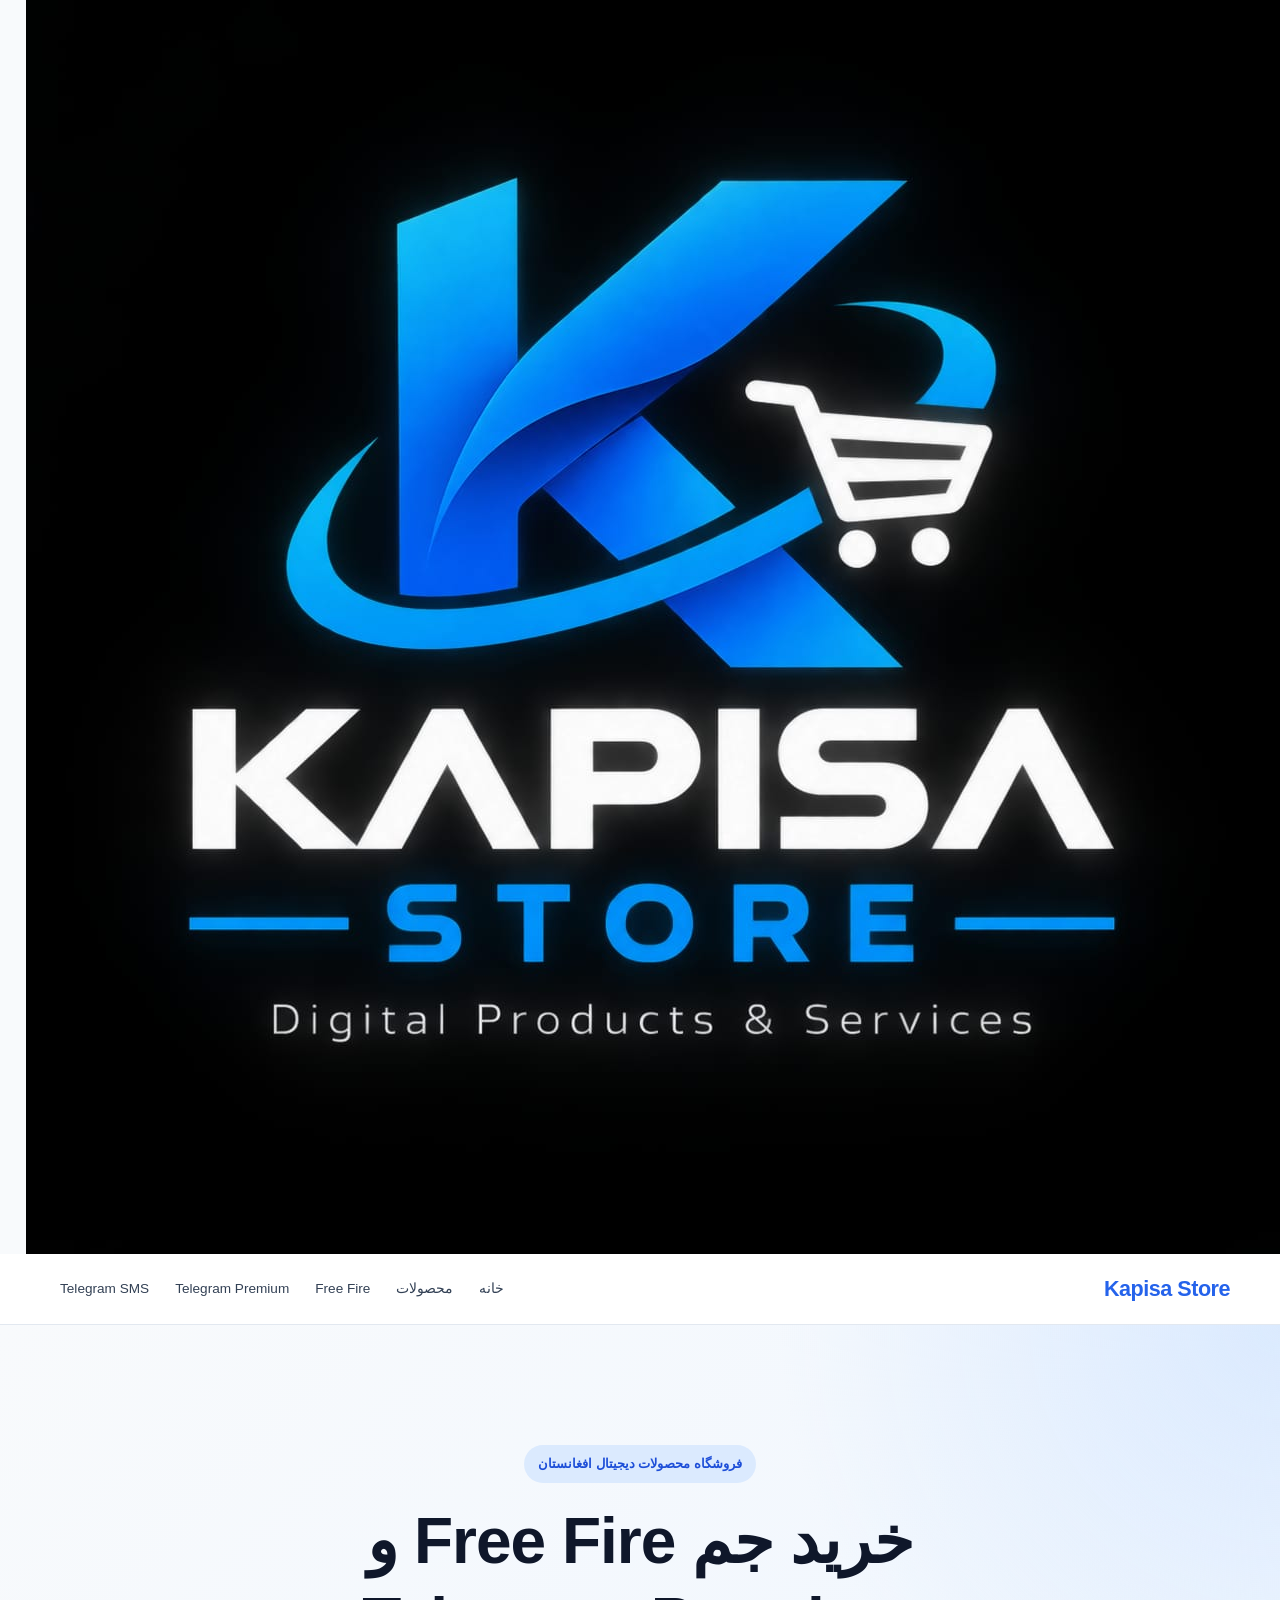
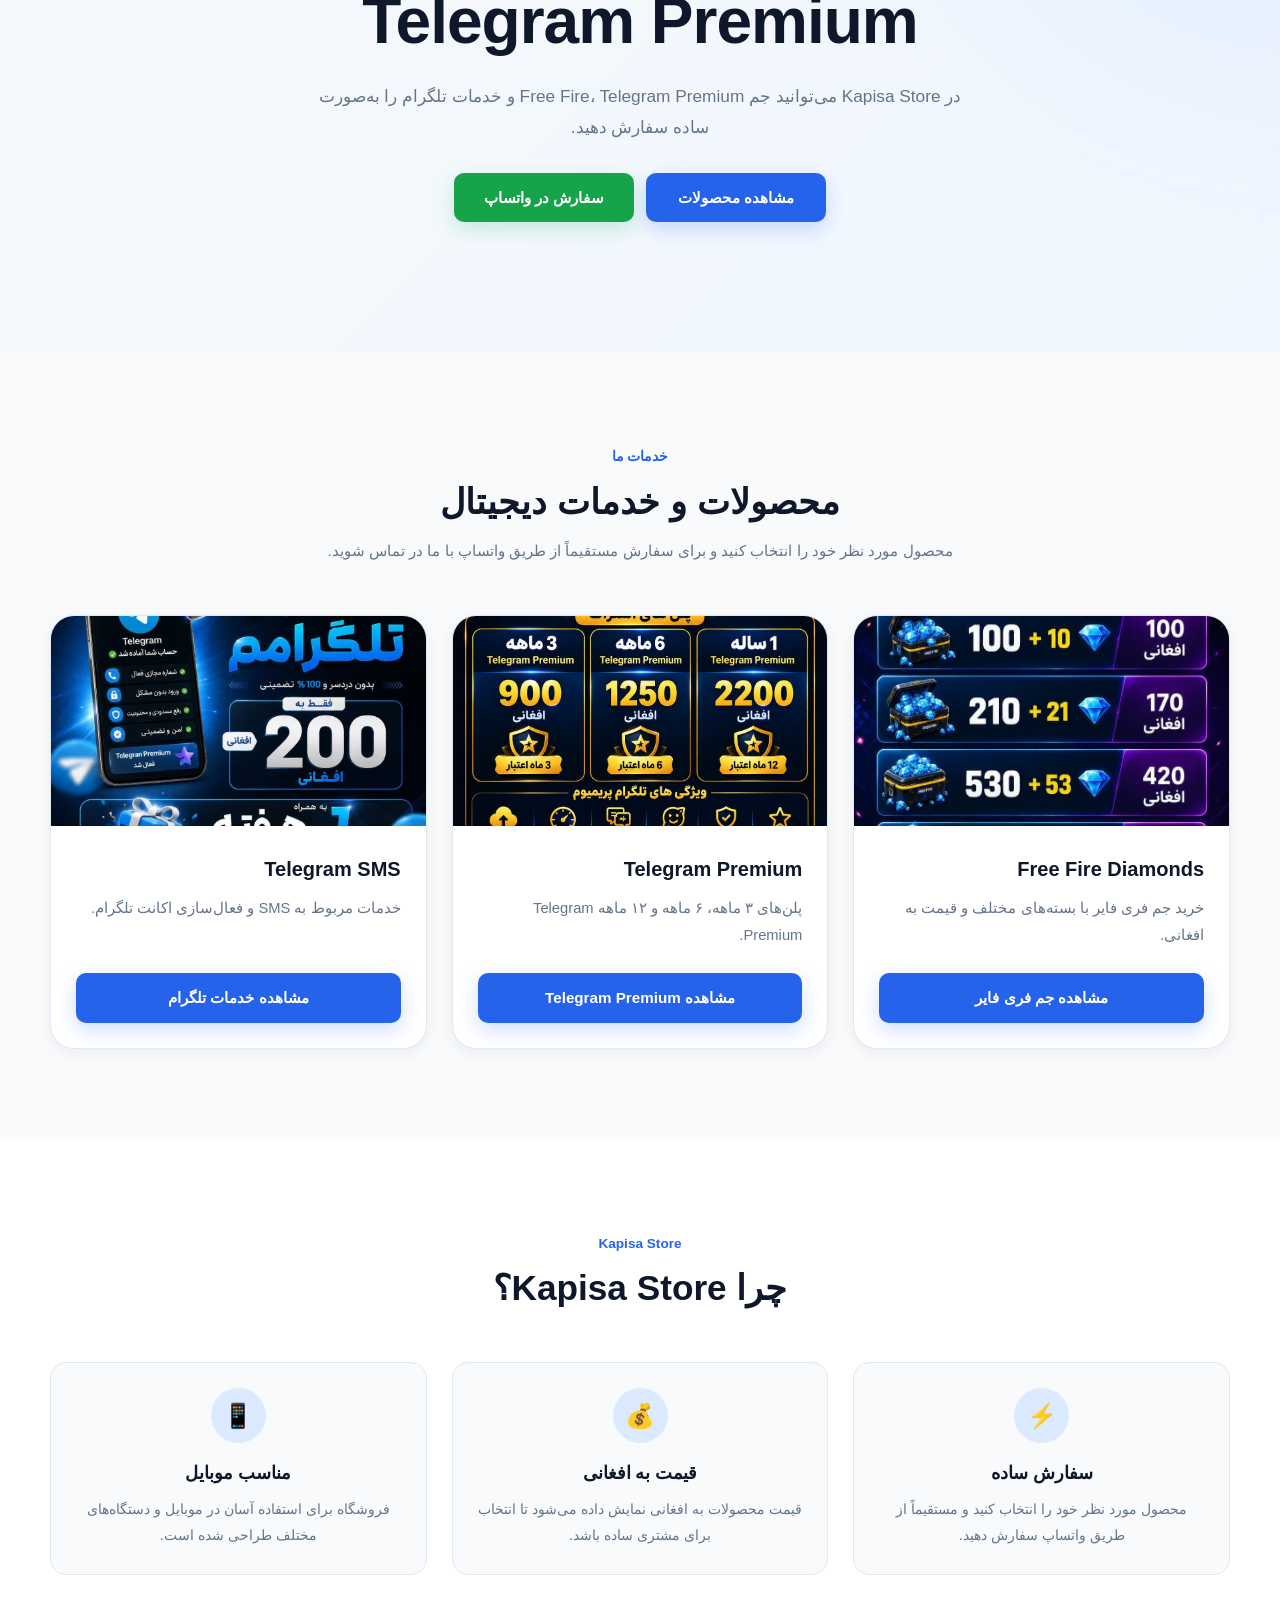
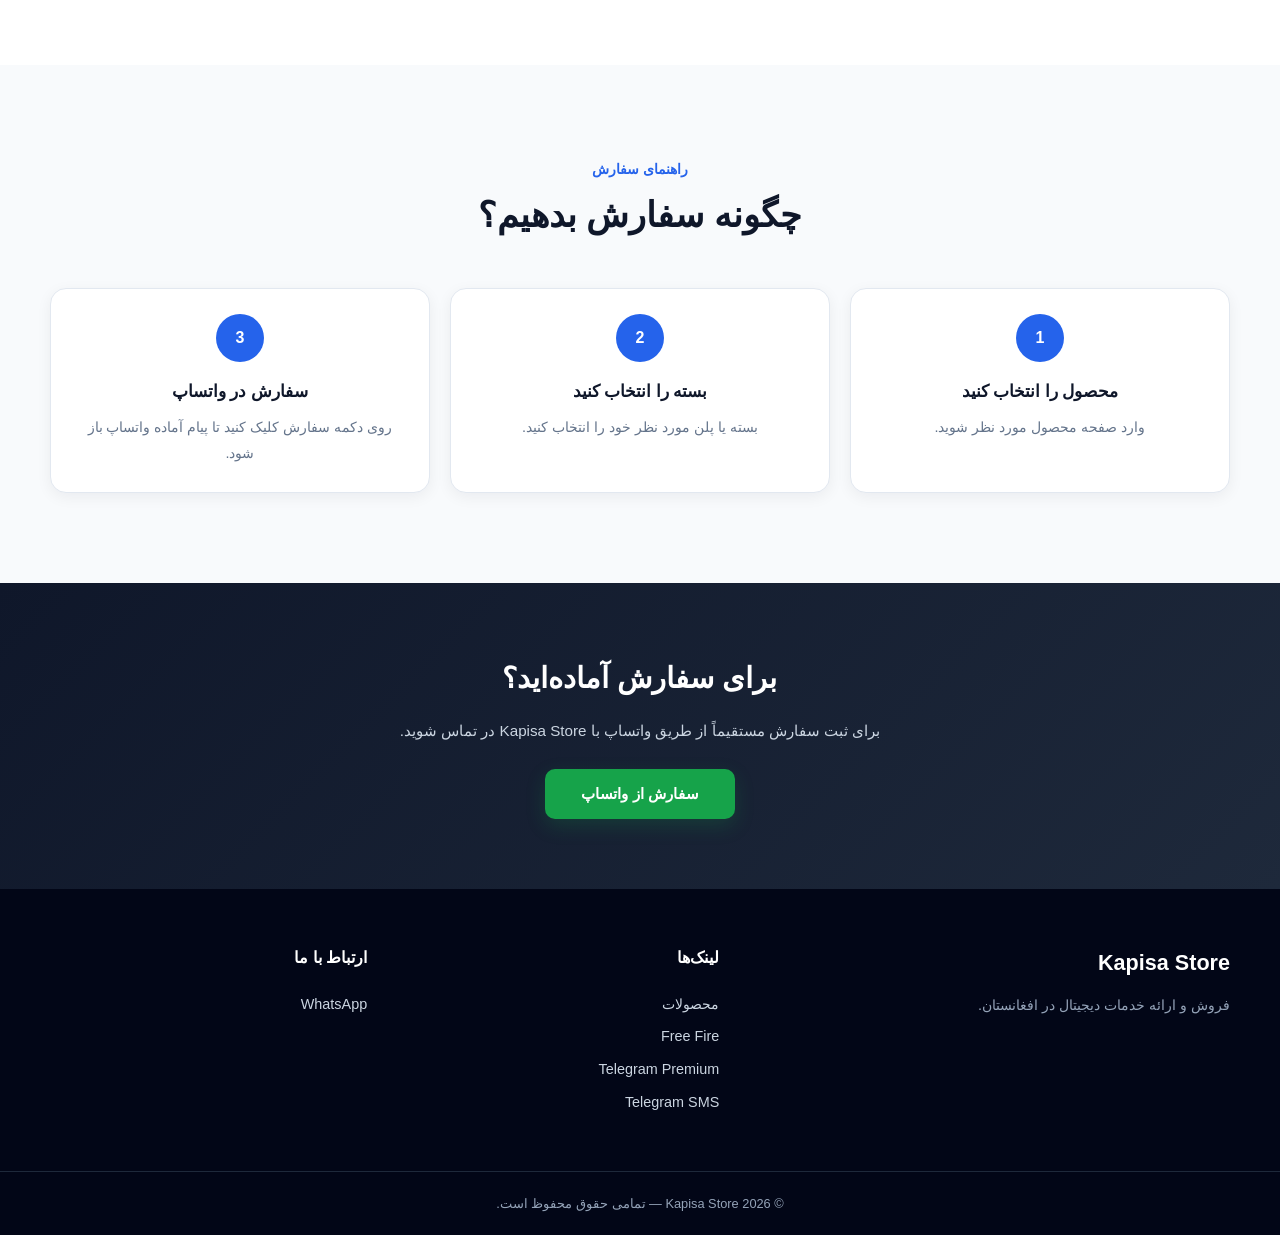
==== index.html @ 8bcb58f4 "added" ====
<!DOCTYPE html>
<html lang="fa" dir="rtl">
<head>
    <meta charset="UTF-8">

    <!-- Mobile -->
    <meta name="viewport" content="width=device-width, initial-scale=1.0">

    <!-- SEO -->
    <title>Kapisa Store | خرید جم فری فایر و Telegram Premium در افغانستان</title>

    <meta
        name="description"
        content="Kapisa Store؛ فروش و سفارش جم Free Fire، Telegram Premium و خدمات تلگرام در افغانستان با سفارش مستقیم از طریق واتساپ."
    >

    <meta
        name="keywords"
        content="خرید جم فری فایر افغانستان, قیمت جم فری فایر, Free Fire Diamonds Afghanistan, Telegram Premium افغانستان, خرید تلگرام پرمیوم, Telegram SMS"
    >

    <meta name="robots" content="index, follow">

    <!-- Canonical -->
    <link rel="canonical" href="https://kapisa.xyz/">

    <!-- Theme -->
    <meta name="theme-color" content="#0f172a">

    <!-- Open Graph -->
    <meta property="og:type" content="website">
    <meta property="og:title" content="Kapisa Store | فروش محصولات دیجیتال">
    <meta
        property="og:description"
        content="خرید جم Free Fire، Telegram Premium و خدمات تلگرام در افغانستان."
    >
    <meta property="og:url" content="https://kapisa.xyz/">
    <meta property="og:site_name" content="Kapisa Store">

    <!-- CSS -->
    <link rel="stylesheet" href="css/style.css">
    <a href="index.html" class="logo">
    <img src="images/logo.png" alt="Kapisa Store">
</a>

    <!-- Structured Data -->
    <script type="application/ld+json">
    {
        "@context": "https://schema.org",
        "@type": "OnlineStore",
        "name": "Kapisa Store",
        "url": "https://kapisa.xyz/",
        "description": "فروش و ارائه خدمات دیجیتال شامل Free Fire Diamonds و Telegram Premium در افغانستان.",
        "telephone": "+93796345081",
        "contactPoint": {
            "@type": "ContactPoint",
            "telephone": "+93796345081",
            "contactType": "customer service"
        }
    }
    </script>
</head>

<body>

    <!-- Header -->
    <header class="site-header">
        <div class="container header-inner">

            <a href="index.html" class="logo">
                Kapisa Store
            </a>

            <nav class="main-nav" aria-label="منوی اصلی">
                <a href="index.html">خانه</a>
                <a href="products.html">محصولات</a>
                <a href="products/free-fire.html">Free Fire</a>
                <a href="products/telegram-premium.html">
                    Telegram Premium
                </a>
                <a href="products/telegram-sms-cost.html">
                    Telegram SMS
                </a>
            </nav>

        </div>
    </header>


    <!-- Hero -->
    <main>

        <section class="hero">
            <div class="container hero-content">

                <span class="hero-badge">
                    فروشگاه محصولات دیجیتال افغانستان
                </span>

                <h1>
                    خرید جم Free Fire و Telegram Premium
                </h1>

                <p>
                    در Kapisa Store می‌توانید جم Free Fire،
                    Telegram Premium و خدمات تلگرام را به‌صورت
                    ساده سفارش دهید.
                </p>

                <div class="hero-buttons">

                    <a
                        href="products.html"
                        class="btn btn-primary"
                    >
                        مشاهده محصولات
                    </a>

                    <a
                        href="https://wa.me/93796345081"
                        class="btn btn-whatsapp"
                        target="_blank"
                        rel="noopener"
                    >
                        سفارش در واتساپ
                    </a>

                </div>

            </div>
        </section>


        <!-- Categories -->
        <section class="categories section">
            <div class="container">

                <div class="section-heading">
                    <span>خدمات ما</span>

                    <h2>
                        محصولات و خدمات دیجیتال
                    </h2>

                    <p>
                        محصول مورد نظر خود را انتخاب کنید
                        و برای سفارش مستقیماً از طریق واتساپ
                        با ما در تماس شوید.
                    </p>
                </div>


                <div class="category-grid">

                    <!-- Free Fire -->
                    <article class="category-card">

                        <div class="category-image">
                            <img
                                src="images/free-fire-diamonds.jpg"
                                alt="خرید جم و Diamonds فری فایر در افغانستان"
                                loading="lazy"
                            >
                        </div>

                        <div class="category-content">

                            <h3>
                                Free Fire Diamonds
                            </h3>

                            <p>
                                خرید جم فری فایر با بسته‌های
                                مختلف و قیمت به افغانی.
                            </p>

                            <a
                                href="products/free-fire.html"
                                class="btn btn-primary"
                            >
                                مشاهده جم فری فایر
                            </a>

                        </div>

                    </article>


                    <!-- Telegram Premium -->
                    <article class="category-card">

                        <div class="category-image">
                            <img
                                src="images/telegram-premium.jpg"
                                alt="خرید Telegram Premium در افغانستان"
                                loading="lazy"
                            >
                        </div>

                        <div class="category-content">

                            <h3>
                                Telegram Premium
                            </h3>

                            <p>
                                پلن‌های ۳ ماهه، ۶ ماهه و
                                ۱۲ ماهه Telegram Premium.
                            </p>

                            <a
                                href="products/telegram-premium.html"
                                class="btn btn-primary"
                            >
                                مشاهده Telegram Premium
                            </a>

                        </div>

                    </article>


                    <!-- Telegram SMS -->
                    <article class="category-card">

                        <div class="category-image">
                            <img
                                src="images/telegram-activation.jpg"
                                alt="خدمات Telegram SMS و فعال سازی تلگرام"
                                loading="lazy"
                            >
                        </div>

                        <div class="category-content">

                            <h3>
                                Telegram SMS
                            </h3>

                            <p>
                                خدمات مربوط به SMS و فعال‌سازی
                                اکانت تلگرام.
                            </p>

                            <a
                                href="products/telegram-sms-cost.html"
                                class="btn btn-primary"
                            >
                                مشاهده خدمات تلگرام
                            </a>

                        </div>

                    </article>

                </div>

            </div>
        </section>


        <!-- Why Kapisa Store -->
        <section class="why-us section">

            <div class="container">

                <div class="section-heading">

                    <span>Kapisa Store</span>

                    <h2>
                        چرا Kapisa Store؟
                    </h2>

                </div>


                <div class="features-grid">

                    <article class="feature">
                        <div class="feature-icon">⚡</div>

                        <h3>
                            سفارش ساده
                        </h3>

                        <p>
                            محصول مورد نظر خود را انتخاب کنید
                            و مستقیماً از طریق واتساپ سفارش دهید.
                        </p>
                    </article>


                    <article class="feature">
                        <div class="feature-icon">💰</div>

                        <h3>
                            قیمت به افغانی
                        </h3>

                        <p>
                            قیمت محصولات به افغانی نمایش داده
                            می‌شود تا انتخاب برای مشتری ساده باشد.
                        </p>
                    </article>


                    <article class="feature">
                        <div class="feature-icon">📱</div>

                        <h3>
                            مناسب موبایل
                        </h3>

                        <p>
                            فروشگاه برای استفاده آسان در موبایل
                            و دستگاه‌های مختلف طراحی شده است.
                        </p>
                    </article>

                </div>

            </div>

        </section>


        <!-- How to Order -->
        <section class="how-order section">

            <div class="container">

                <div class="section-heading">

                    <span>راهنمای سفارش</span>

                    <h2>
                        چگونه سفارش بدهیم؟
                    </h2>

                </div>


                <div class="steps">

                    <div class="step">
                        <span>1</span>

                        <h3>
                            محصول را انتخاب کنید
                        </h3>

                        <p>
                            وارد صفحه محصول مورد نظر شوید.
                        </p>
                    </div>


                    <div class="step">
                        <span>2</span>

                        <h3>
                            بسته را انتخاب کنید
                        </h3>

                        <p>
                            بسته یا پلن مورد نظر خود را انتخاب کنید.
                        </p>
                    </div>


                    <div class="step">
                        <span>3</span>

                        <h3>
                            سفارش در واتساپ
                        </h3>

                        <p>
                            روی دکمه سفارش کلیک کنید تا
                            پیام آماده واتساپ باز شود.
                        </p>
                    </div>

                </div>

            </div>

        </section>


        <!-- WhatsApp CTA -->
        <section class="cta">

            <div class="container">

                <h2>
                    برای سفارش آماده‌اید؟
                </h2>

                <p>
                    برای ثبت سفارش مستقیماً از طریق واتساپ
                    با Kapisa Store در تماس شوید.
                </p>

                <a
                    href="https://wa.me/93796345081"
                    class="btn btn-whatsapp"
                    target="_blank"
                    rel="noopener"
                >
                    سفارش از واتساپ
                </a>

            </div>

        </section>

    </main>


    <!-- Footer -->
    <footer class="site-footer">

        <div class="container footer-content">

            <div>
                <h2>
                    Kapisa Store
                </h2>

                <p>
                    فروش و ارائه خدمات دیجیتال در افغانستان.
                </p>
            </div>


            <div class="footer-links">

                <h3>
                    لینک‌ها
                </h3>

                <a href="products.html">
                    محصولات
                </a>

                <a href="products/free-fire.html">
                    Free Fire
                </a>

                <a href="products/telegram-premium.html">
                    Telegram Premium
                </a>

                <a href="products/telegram-sms-cost.html">
                    Telegram SMS
                </a>

            </div>


            <div class="footer-contact">

                <h3>
                    ارتباط با ما
                </h3>

                <a
                    href="https://wa.me/93796345081"
                    target="_blank"
                    rel="noopener"
                >
                    WhatsApp
                </a>

            </div>

        </div>


        <div class="footer-bottom">

            <p>
                © 2026 Kapisa Store — تمامی حقوق محفوظ است.
            </p>

        </div>

    </footer>


    <!-- JavaScript -->
    <script src="js/main.js" defer></script>

</body>
</html>
---- css/style.css ----
/* ========================================
   KAPISA STORE
   Main Stylesheet
   Mobile First
======================================== */


/* ========================================
   1. RESET
======================================== */

* {
    margin: 0;
    padding: 0;
    box-sizing: border-box;
}

html {
    scroll-behavior: smooth;
}

body {
    font-family:
        Tahoma,
        Arial,
        sans-serif;

    background: #f8fafc;
    color: #0f172a;

    line-height: 1.8;

    overflow-x: hidden;
}

img {
    display: block;
    max-width: 100%;
}

a {
    color: inherit;
    text-decoration: none;
}

button,
a {
    -webkit-tap-highlight-color: transparent;
}


/* ========================================
   2. VARIABLES
======================================== */

:root {

    --primary: #2563eb;
    --primary-dark: #1d4ed8;

    --whatsapp: #16a34a;
    --whatsapp-dark: #15803d;

    --dark: #0f172a;
    --dark-2: #1e293b;

    --text: #334155;
    --muted: #64748b;

    --white: #ffffff;

    --background: #f8fafc;
    --surface: #ffffff;

    --border: #e2e8f0;

    --radius-sm: 10px;
    --radius-md: 16px;
    --radius-lg: 24px;

    --shadow-sm:
        0 4px 15px rgba(15, 23, 42, 0.06);

    --shadow-md:
        0 10px 30px rgba(15, 23, 42, 0.10);

    --container: 1180px;
}


/* ========================================
   3. CONTAINER
======================================== */

.container {
    width: min(
        100% - 32px,
        var(--container)
    );

    margin-inline: auto;
}


/* ========================================
   4. HEADER
======================================== */

.site-header {
    position: sticky;
    top: 0;
    z-index: 1000;

    background: rgba(255, 255, 255, 0.95);

    border-bottom: 1px solid var(--border);

    backdrop-filter: blur(12px);
}

.header-inner {
    min-height: 70px;

    display: flex;
    flex-direction: column;

    justify-content: center;
    align-items: center;

    gap: 10px;

    padding-block: 12px;
}


/* Logo */

.logo {
    font-size: 1.35rem;
    font-weight: 900;

    color: var(--primary);

    letter-spacing: -0.5px;
}


/* Navigation */

.main-nav {
    width: 100%;

    display: flex;

    justify-content: center;
    align-items: center;

    gap: 6px;

    overflow-x: auto;

    scrollbar-width: none;
}

.main-nav::-webkit-scrollbar {
    display: none;
}

.main-nav a {
    flex-shrink: 0;

    padding: 7px 10px;

    border-radius: 8px;

    color: var(--text);

    font-size: 0.85rem;

    transition:
        background 0.2s ease,
        color 0.2s ease;
}

.main-nav a:hover {
    color: var(--primary);
    background: #eff6ff;
}


/* ========================================
   5. HERO
======================================== */

.hero {
    position: relative;

    padding: 70px 0 80px;

    background:
        radial-gradient(
            circle at top right,
            #dbeafe 0,
            transparent 35%
        ),
        linear-gradient(
            135deg,
            #f8fafc,
            #eff6ff
        );

    overflow: hidden;
}

.hero-content {
    text-align: center;

    max-width: 850px;
}


/* Badge */

.hero-badge {
    display: inline-block;

    margin-bottom: 18px;

    padding: 7px 14px;

    border-radius: 999px;

    background: #dbeafe;

    color: #1d4ed8;

    font-size: 0.82rem;

    font-weight: 700;
}


/* Hero title */

.hero h1 {
    max-width: 800px;

    margin-inline: auto;

    margin-bottom: 20px;

    font-size: clamp(
        2rem,
        7vw,
        4rem
    );

    line-height: 1.25;

    font-weight: 900;

    letter-spacing: -1px;
}


/* Hero paragraph */

.hero p {
    max-width: 680px;

    margin: 0 auto 30px;

    color: var(--muted);

    font-size: 1rem;
}


/* Hero buttons */

.hero-buttons {
    display: flex;

    flex-direction: column;

    gap: 12px;

    align-items: stretch;
}


/* ========================================
   6. BUTTONS
======================================== */

.btn {
    display: inline-flex;

    justify-content: center;
    align-items: center;

    min-height: 48px;

    padding: 11px 20px;

    border: none;

    border-radius: var(--radius-sm);

    font-size: 0.95rem;

    font-weight: 800;

    cursor: pointer;

    transition:
        transform 0.2s ease,
        box-shadow 0.2s ease,
        background 0.2s ease;
}

.btn:hover {
    transform: translateY(-2px);
}

.btn-primary {
    color: var(--white);

    background: var(--primary);

    box-shadow:
        0 7px 20px rgba(37, 99, 235, 0.22);
}

.btn-primary:hover {
    background: var(--primary-dark);
}

.btn-whatsapp {
    color: var(--white);

    background: var(--whatsapp);

    box-shadow:
        0 7px 20px rgba(22, 163, 74, 0.20);
}

.btn-whatsapp:hover {
    background: var(--whatsapp-dark);
}


/* ========================================
   7. SECTIONS
======================================== */

.section {
    padding: 70px 0;
}

.section-heading {
    max-width: 700px;

    margin: 0 auto 40px;

    text-align: center;
}

.section-heading > span {
    display: inline-block;

    margin-bottom: 8px;

    color: var(--primary);

    font-size: 0.85rem;

    font-weight: 800;
}

.section-heading h2 {
    margin-bottom: 12px;

    font-size: 1.8rem;

    line-height: 1.35;
}

.section-heading p {
    color: var(--muted);

    font-size: 0.95rem;
}


/* ========================================
   8. CATEGORY CARDS
======================================== */

.category-grid {
    display: grid;

    grid-template-columns: 1fr;

    gap: 20px;
}

.category-card {
    display: flex;

    flex-direction: column;

    overflow: hidden;

    background: var(--surface);

    border:
        1px solid var(--border);

    border-radius: var(--radius-lg);

    box-shadow: var(--shadow-sm);

    transition:
        transform 0.25s ease,
        box-shadow 0.25s ease;
}

.category-card:hover {
    transform: translateY(-5px);

    box-shadow: var(--shadow-md);
}


/* Image */

.category-image {
    aspect-ratio: 16 / 9;

    overflow: hidden;

    background: #e2e8f0;
}

.category-image img {
    width: 100%;
    height: 100%;

    object-fit: cover;

    transition:
        transform 0.4s ease;
}

.category-card:hover
.category-image img {
    transform: scale(1.04);
}


/* Content */

.category-content {
    display: flex;

    flex-direction: column;

    align-items: stretch;

    padding: 22px;
}

.category-content h3 {
    margin-bottom: 8px;

    font-size: 1.25rem;
}

.category-content p {
    min-height: 58px;

    margin-bottom: 20px;

    color: var(--muted);

    font-size: 0.92rem;
}

.category-content .btn {
    width: 100%;
}


/* ========================================
   9. WHY US
======================================== */

.why-us {
    background: var(--white);
}

.features-grid {
    display: grid;

    grid-template-columns: 1fr;

    gap: 18px;
}

.feature {
    padding: 25px;

    text-align: center;

    background: var(--background);

    border:
        1px solid var(--border);

    border-radius: var(--radius-md);
}

.feature-icon {
    display: flex;

    justify-content: center;
    align-items: center;

    width: 55px;
    height: 55px;

    margin: 0 auto 15px;

    border-radius: 50%;

    background: #dbeafe;

    font-size: 1.5rem;
}

.feature h3 {
    margin-bottom: 8px;

    font-size: 1.1rem;
}

.feature p {
    color: var(--muted);

    font-size: 0.9rem;
}


/* ========================================
   10. HOW TO ORDER
======================================== */

.how-order {
    background: #f8fafc;
}

.steps {
    display: grid;

    grid-template-columns: 1fr;

    gap: 20px;
}

.step {
    position: relative;

    padding: 25px;

    text-align: center;

    background: var(--white);

    border:
        1px solid var(--border);

    border-radius: var(--radius-md);

    box-shadow: var(--shadow-sm);
}

.step > span {
    display: flex;

    justify-content: center;
    align-items: center;

    width: 48px;
    height: 48px;

    margin: 0 auto 15px;

    border-radius: 50%;

    background: var(--primary);

    color: var(--white);

    font-weight: 900;
}

.step h3 {
    margin-bottom: 8px;

    font-size: 1.05rem;
}

.step p {
    color: var(--muted);

    font-size: 0.9rem;
}


/* ========================================
   11. CTA
======================================== */

.cta {
    padding: 70px 0;

    text-align: center;

    background:
        linear-gradient(
            135deg,
            #0f172a,
            #1e293b
        );

    color: var(--white);
}

.cta h2 {
    margin-bottom: 12px;

    font-size: 1.8rem;
}

.cta p {
    max-width: 600px;

    margin: 0 auto 25px;

    color: #cbd5e1;

    font-size: 0.95rem;
}

.cta .btn {
    min-width: 190px;
}


/* ========================================
   12. FOOTER
======================================== */

.site-footer {
    background: #020617;

    color: var(--white);
}

.footer-content {
    display: grid;

    grid-template-columns: 1fr;

    gap: 35px;

    padding: 55px 0;
}

.site-footer h2 {
    margin-bottom: 10px;

    font-size: 1.35rem;
}

.site-footer h3 {
    margin-bottom: 12px;

    font-size: 1rem;
}

.site-footer p {
    color: #94a3b8;

    font-size: 0.9rem;
}

.footer-links,
.footer-contact {
    display: flex;

    flex-direction: column;

    align-items: flex-start;

    gap: 7px;
}

.footer-links a,
.footer-contact a {
    color: #cbd5e1;

    font-size: 0.9rem;

    transition:
        color 0.2s ease;
}

.footer-links a:hover,
.footer-contact a:hover {
    color: #60a5fa;
}


/* Bottom */

.footer-bottom {
    padding: 20px;

    text-align: center;

    border-top:
        1px solid #1e293b;
}

.footer-bottom p {
    font-size: 0.8rem;
}


/* ========================================
   13. TABLET
======================================== */

@media (width >= 600px) {

    .container {
        width: min(
            100% - 48px,
            var(--container)
        );
    }


    .header-inner {
        flex-direction: row;

        justify-content: space-between;

        padding-block: 10px;
    }


    .main-nav {
        width: auto;

        justify-content: flex-end;
    }


    .hero {
        padding:
            90px
            0
            100px;
    }


    .hero-buttons {
        flex-direction: row;

        justify-content: center;

        align-items: center;
    }


    .hero-buttons .btn {
        min-width: 180px;
    }


    .category-grid {
        grid-template-columns:
            repeat(2, 1fr);
    }


    .features-grid {
        grid-template-columns:
            repeat(2, 1fr);
    }


    .steps {
        grid-template-columns:
            repeat(3, 1fr);
    }


    .footer-content {
        grid-template-columns:
            1.5fr 1fr 1fr;
    }
}


/* ========================================
   14. DESKTOP
======================================== */

@media (width >= 900px) {

    .section {
        padding: 90px 0;
    }


    .section-heading {
        margin-bottom: 50px;
    }


    .section-heading h2 {
        font-size: 2.2rem;
    }


    .category-grid {
        grid-template-columns:
            repeat(3, 1fr);
    }


    .features-grid {
        grid-template-columns:
            repeat(3, 1fr);
    }


    .category-content {
        padding: 25px;
    }
}


/* ========================================
   15. LARGE DESKTOP
======================================== */

@media (width >= 1200px) {

    .hero {
        padding:
            120px
            0
            130px;
    }


    .hero p {
        font-size: 1.08rem;
    }


    .category-grid {
        gap: 25px;
    }


    .features-grid {
        gap: 25px;
    }
}


/* ========================================
   16. ACCESSIBILITY
======================================== */

:focus-visible {
    outline:
        3px solid
        rgba(37, 99, 235, 0.45);

    outline-offset: 3px;
}


/* Reduced motion */

@media (prefers-reduced-motion: reduce) {

    html {
        scroll-behavior: auto;
    }

    *,
    *::before,
    *::after {
        animation-duration: 0.01ms !important;
        animation-iteration-count: 1 !important;
        transition-duration: 0.01ms !important;
    }
}

/* ========================================
   PRODUCT PAGE
======================================== */

.breadcrumb {
    display: flex;
    flex-wrap: wrap;
    gap: 8px;

    color: var(--muted);

    font-size: 0.85rem;
}

.breadcrumb a {
    color: var(--primary);
}

.product-main {
    display: grid;
    grid-template-columns: 1fr;
    gap: 30px;

    align-items: center;
}

.product-image {
    overflow: hidden;

    border-radius: var(--radius-lg);

    background: #e2e8f0;

    box-shadow: var(--shadow-md);
}

.product-image img {
    width: 100%;
    height: auto;
}

.product-info h1 {
    margin: 15px 0;

    font-size: clamp(
        2rem,
        7vw,
        3rem
    );

    line-height: 1.3;
}

.product-info > p {
    color: var(--muted);

    font-size: 1rem;
}

.product-highlights {
    display: flex;
    flex-direction: column;

    gap: 10px;

    margin-top: 25px;
}

.product-highlights div {
    padding: 12px 15px;

    border: 1px solid var(--border);

    border-radius: var(--radius-sm);

    background: var(--white);

    font-weight: 700;
}


/* Package Grid */

.package-grid {
    display: grid;

    grid-template-columns: 1fr;

    gap: 18px;
}

.package-card {
    padding: 25px;

    text-align: center;

    background: var(--white);

    border: 1px solid var(--border);

    border-radius: var(--radius-lg);

    box-shadow: var(--shadow-sm);

    transition:
        transform 0.2s ease,
        box-shadow 0.2s ease;
}

.package-card:hover {
    transform: translateY(-5px);

    box-shadow: var(--shadow-md);
}

.package-icon {
    display: flex;

    justify-content: center;
    align-items: center;

    width: 65px;
    height: 65px;

    margin: 0 auto 15px;

    border-radius: 50%;

    background: #dbeafe;

    font-size: 2rem;
}

.package-card h3 {
    margin-bottom: 8px;

    font-size: 1.15rem;
}

.package-description {
    margin-bottom: 15px;

    color: var(--muted);

    font-size: 0.85rem;
}

.package-price {
    margin-bottom: 20px;

    font-size: 2rem;

    font-weight: 900;

    color: var(--primary);
}

.package-price span {
    font-size: 0.85rem;

    font-weight: 700;

    color: var(--text);
}

.package-card .btn {
    width: 100%;
}


/* SEO Content */

.seo-content {
    max-width: 850px;

    margin-inline: auto;

    padding: 25px;

    background: var(--white);

    border: 1px solid var(--border);

    border-radius: var(--radius-md);

    box-shadow: var(--shadow-sm);
}

.seo-content p {
    margin-bottom: 15px;

    color: var(--text);
}

.seo-content p:last-child {
    margin-bottom: 0;
}


/* FAQ */

.faq {
    max-width: 850px;

    margin-inline: auto;
}

.faq details {
    margin-bottom: 12px;

    padding: 18px 20px;

    background: var(--white);

    border: 1px solid var(--border);

    border-radius: var(--radius-md);
}

.faq summary {
    cursor: pointer;

    font-weight: 800;
}

.faq details p {
    margin-top: 15px;

    color: var(--muted);

    font-size: 0.92rem;
}


/* Product responsive */

@media (width >= 700px) {

    .product-main {
        grid-template-columns:
            1fr 1fr;
    }

    .package-grid {
        grid-template-columns:
            repeat(2, 1fr);
    }
}


@media (width >= 1000px) {

    .package-grid {
        grid-template-columns:
            repeat(3, 1fr);
    }

}
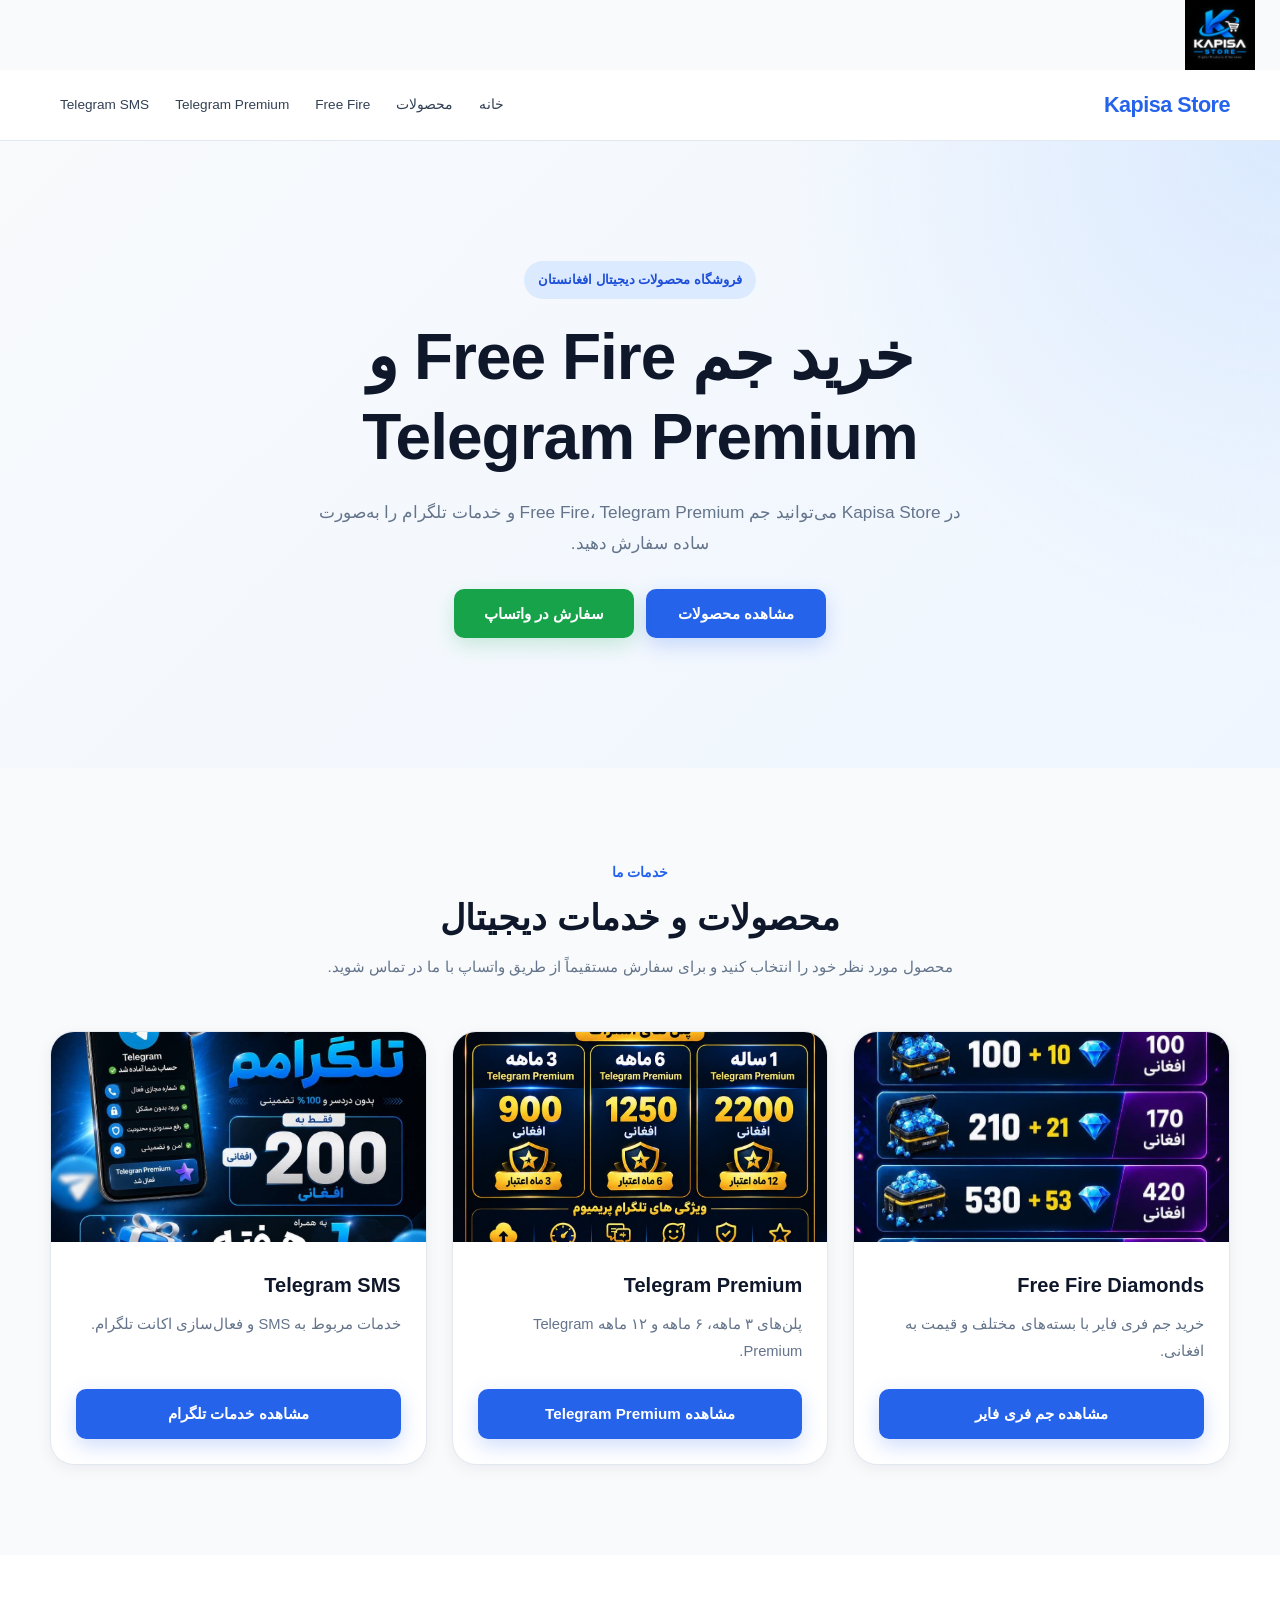
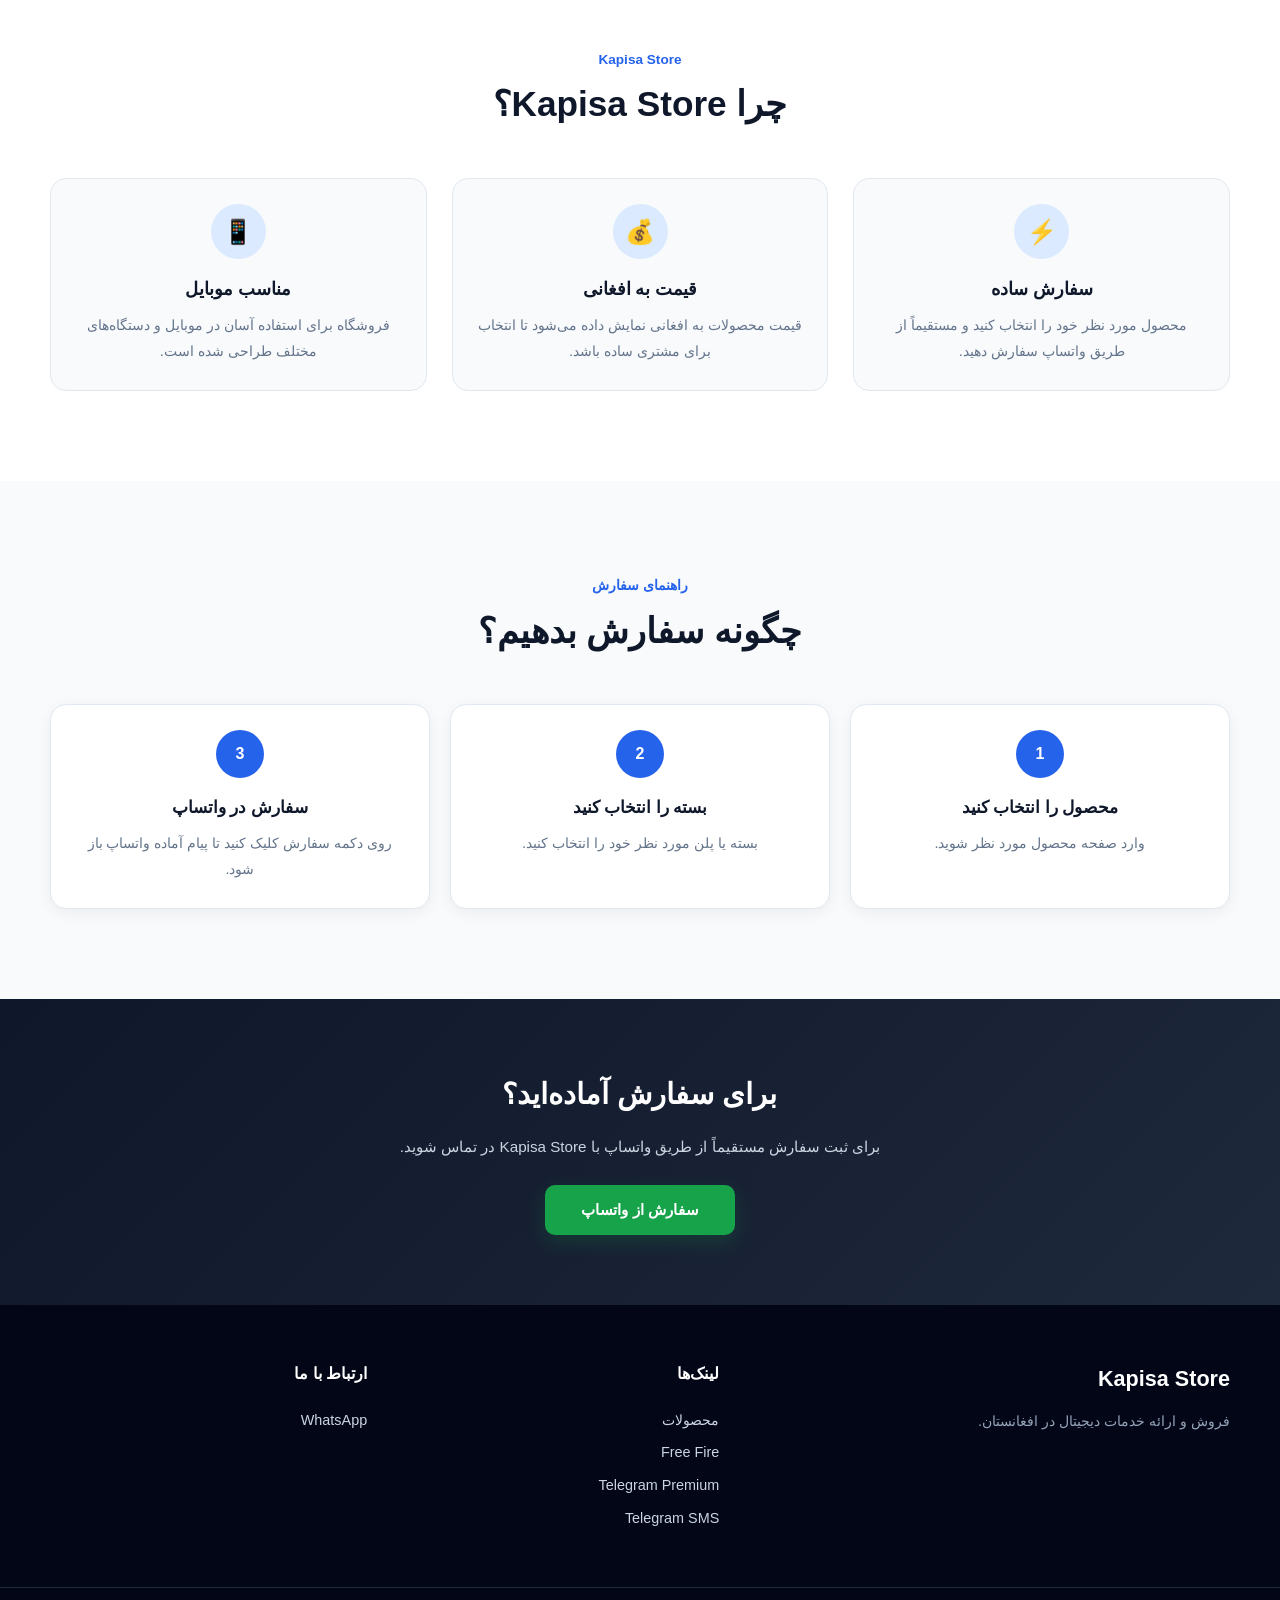
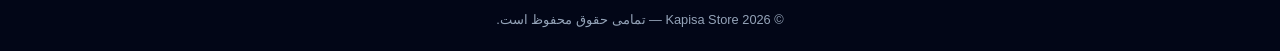
==== commit 9b9c3343: "Add favicon link to index.html" ====
--- a/index.html
+++ b/index.html
@@ -2,6 +2,7 @@
 <html lang="fa" dir="rtl">
 <head>
     <meta charset="UTF-8">
+    <link rel="icon" type="images/png" href="/favicon.png">
 
     <!-- Mobile -->
     <meta name="viewport" content="width=device-width, initial-scale=1.0">
--- a/css/style.css
+++ b/css/style.css
@@ -8,7 +8,6 @@
 /* ========================================
    1. RESET
 ======================================== */
-
 * {
     margin: 0;
     padding: 0;
@@ -1172,4 +1171,26 @@
             repeat(3, 1fr);
     }
 
-}+}
+
+/* تنظیم لوگو */
+.logo {
+  display: flex;
+  align-items: center;
+  flex-shrink: 0;
+}
+
+.logo img {
+  width: 120px;
+  height: auto;
+  max-height: 70px;
+  object-fit: contain;
+}
+
+/* موبایل */
+@media (max-width: 600px) {
+  .logo img {
+    width: 100px;
+    max-height: 60px;
+  }
+}
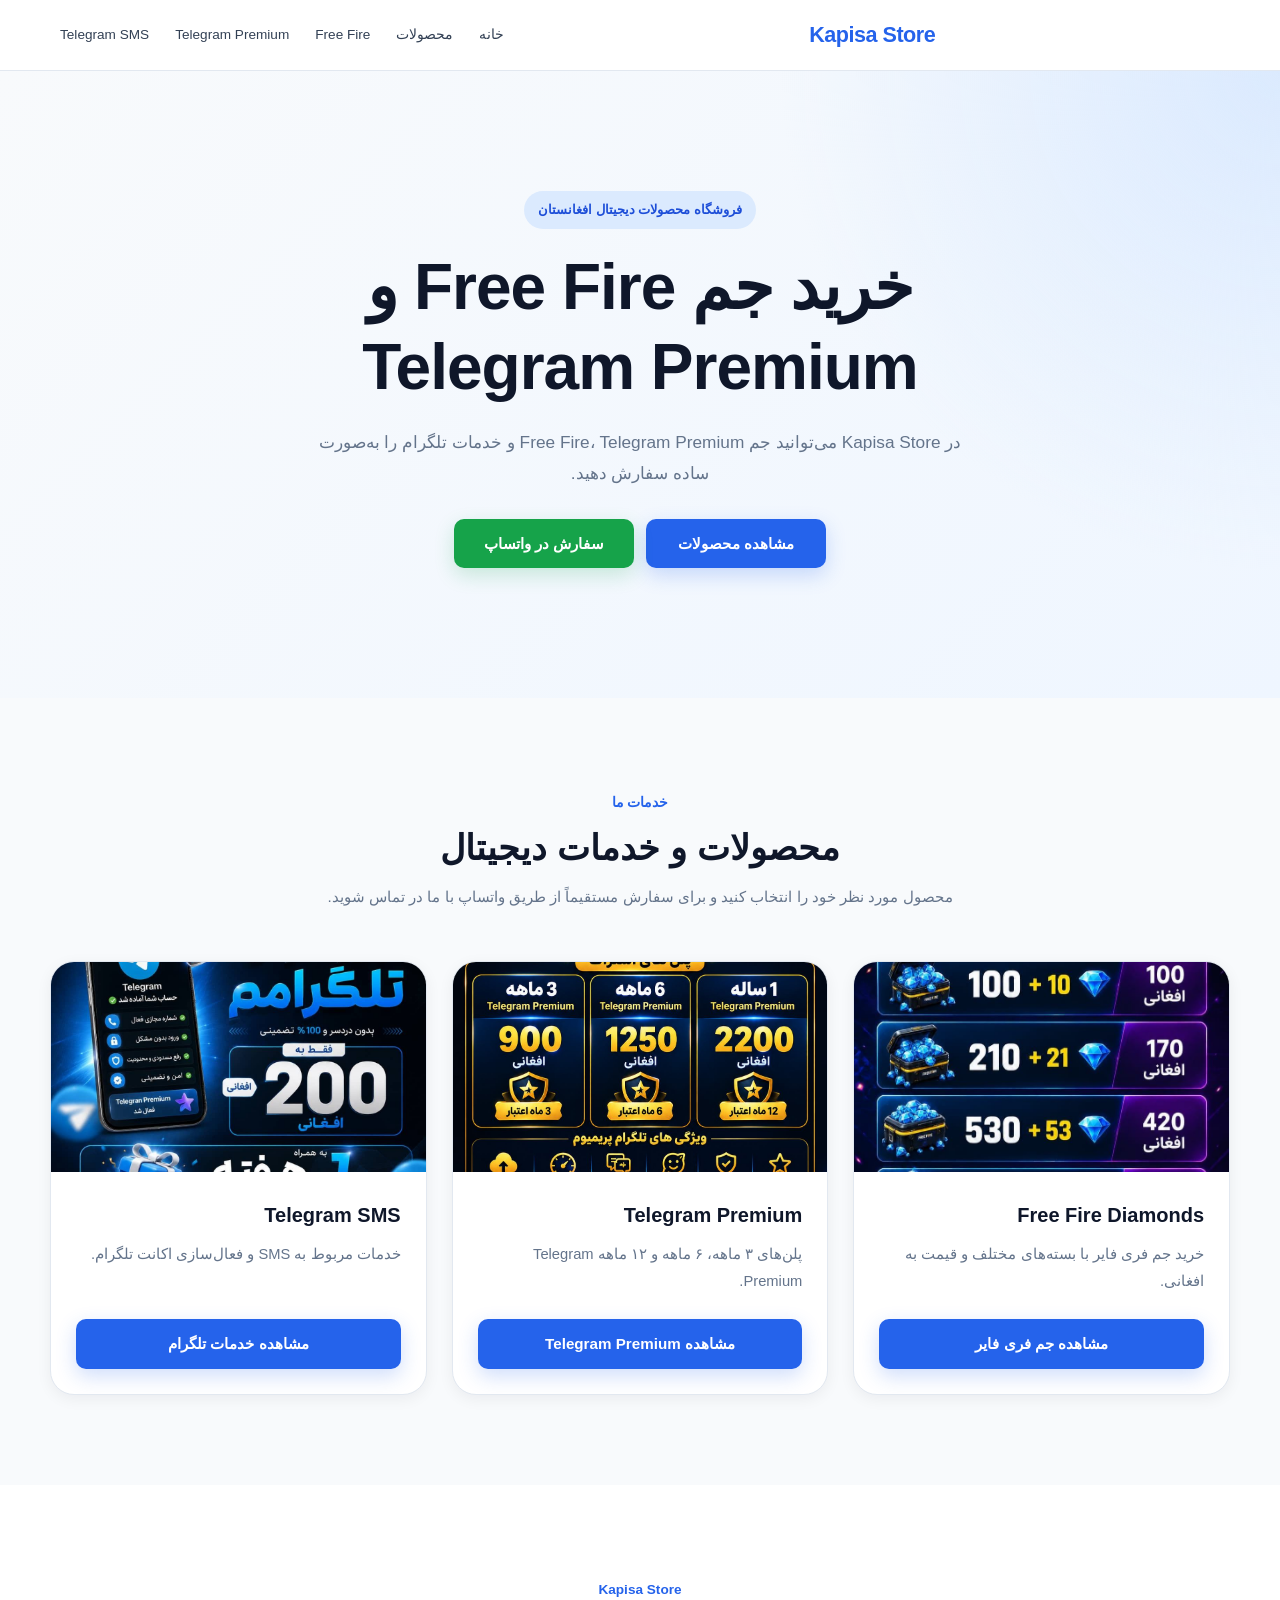
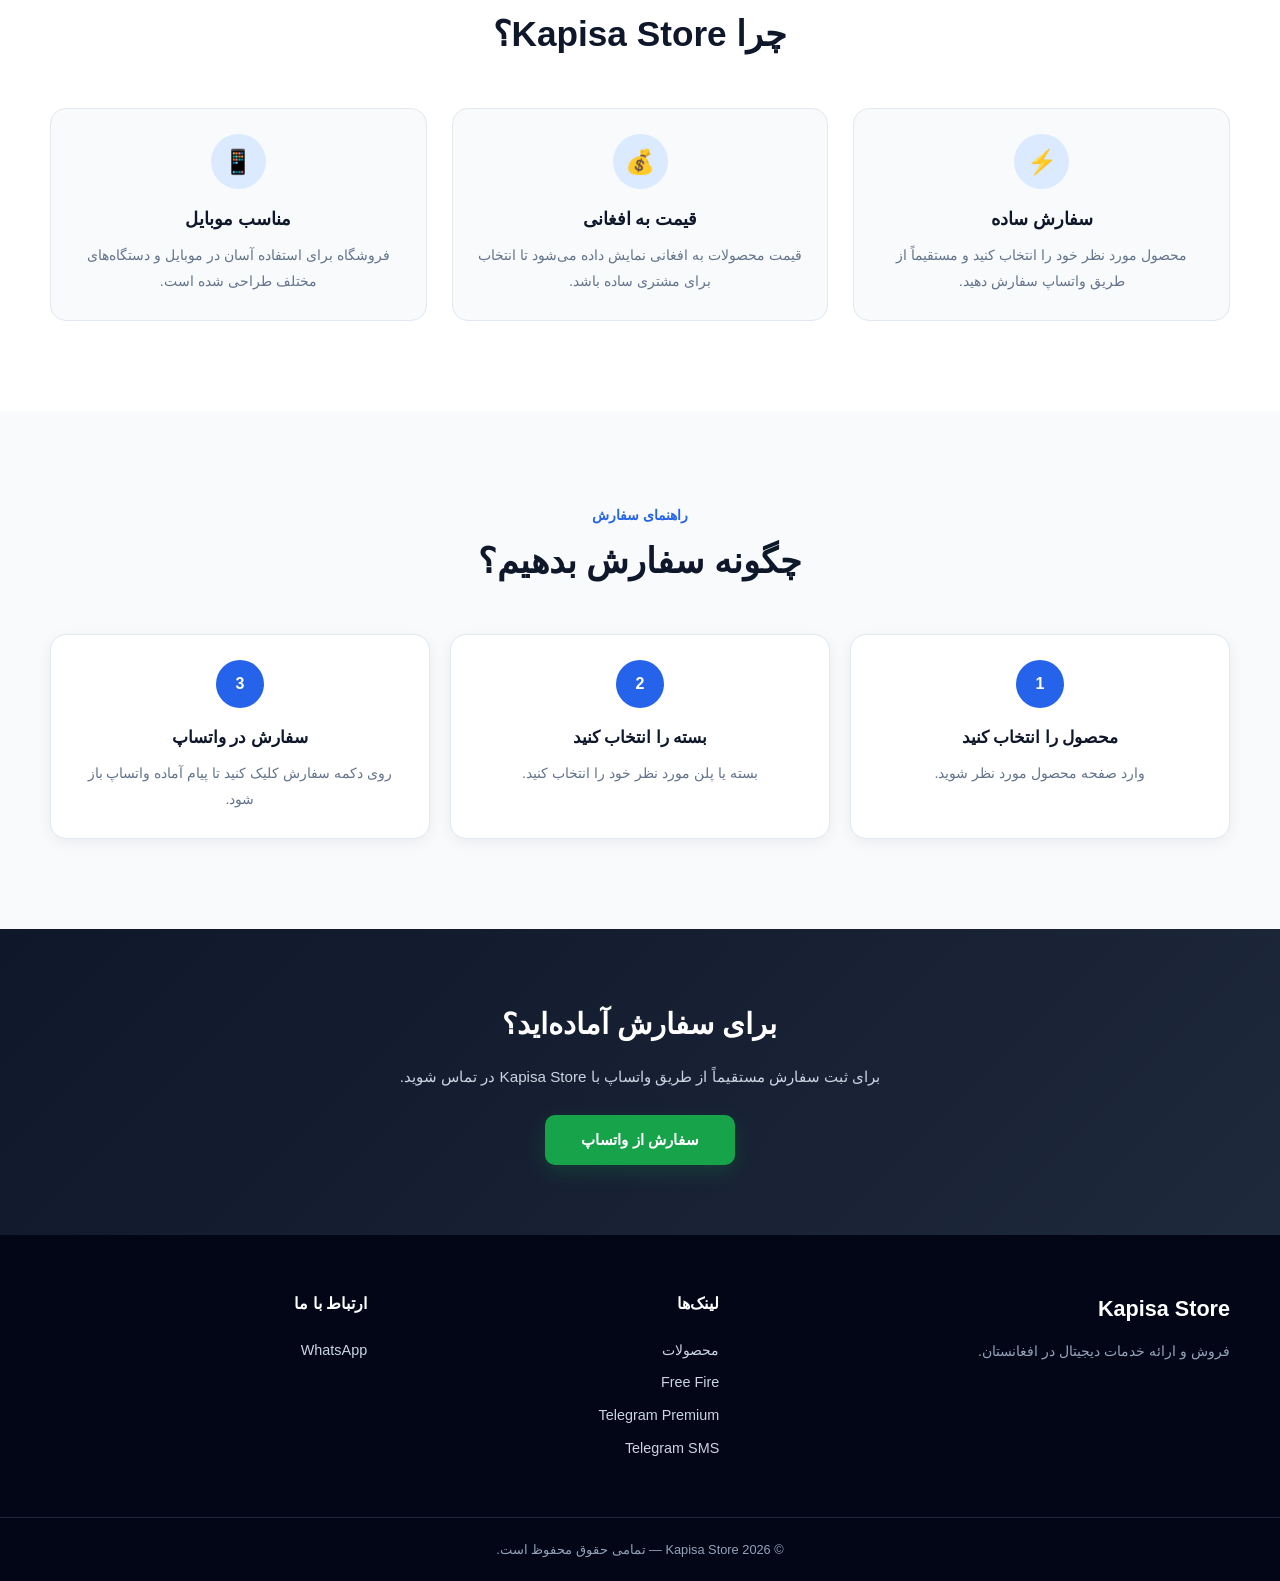
==== commit 1992f8ff: "Remove logo image from index.html Removed logo image from the index page." ====
--- a/index.html
+++ b/index.html
@@ -41,8 +41,7 @@
     <!-- CSS -->
     <link rel="stylesheet" href="css/style.css">
     <a href="index.html" class="logo">
-    <img src="images/logo.png" alt="Kapisa Store">
-</a>
+
 
     <!-- Structured Data -->
     <script type="application/ld+json">
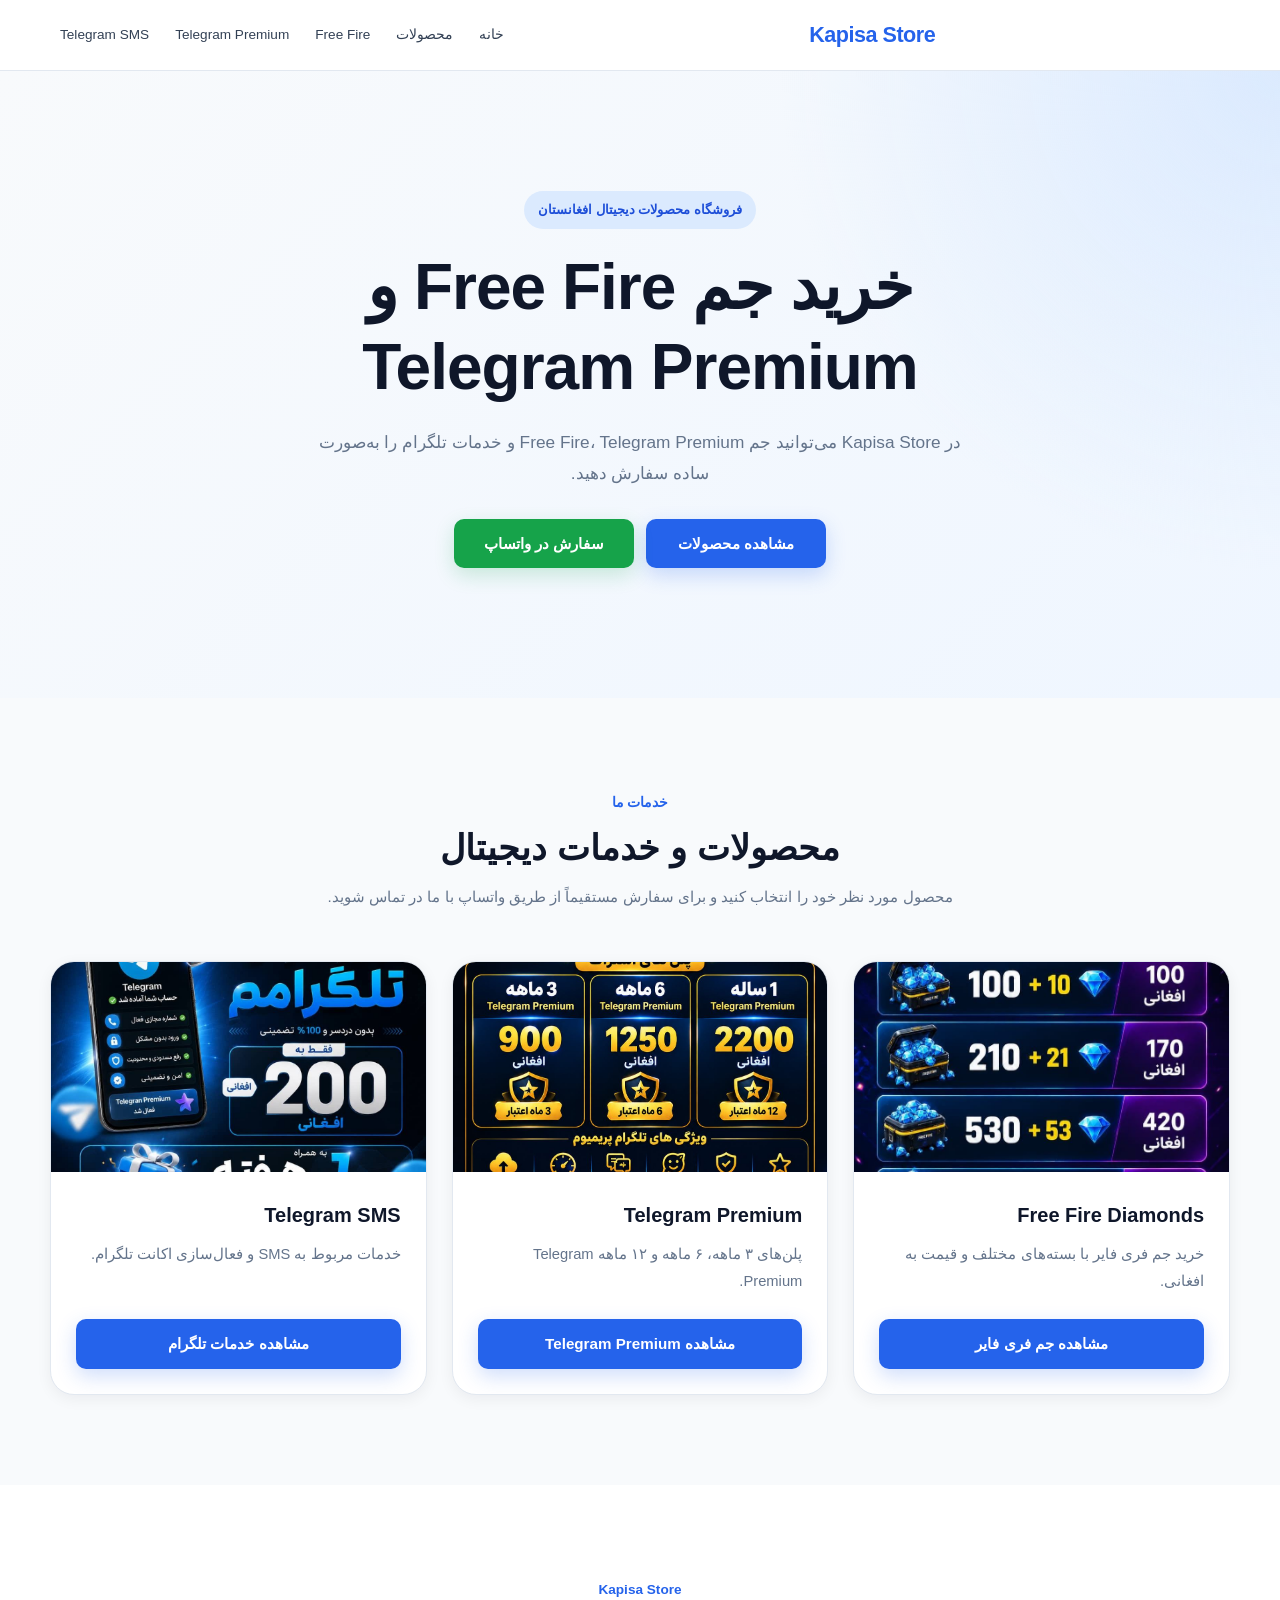
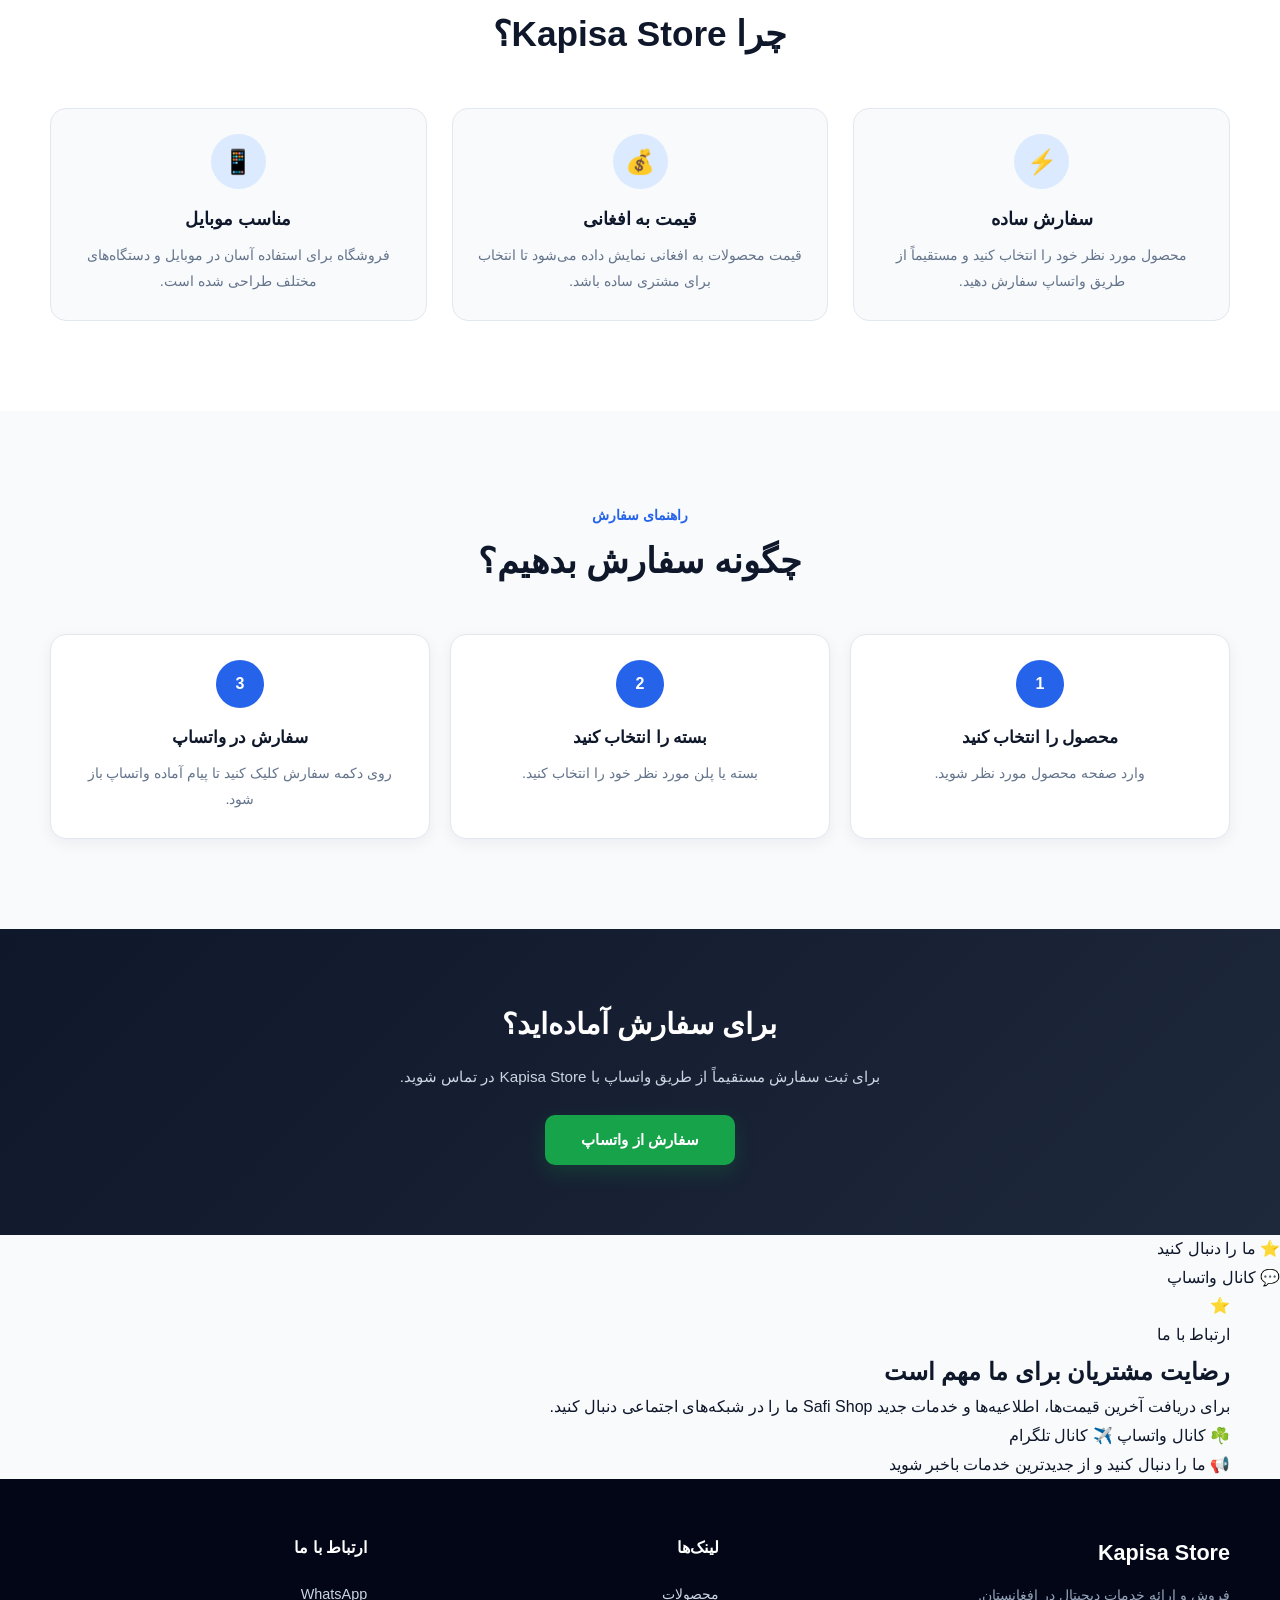
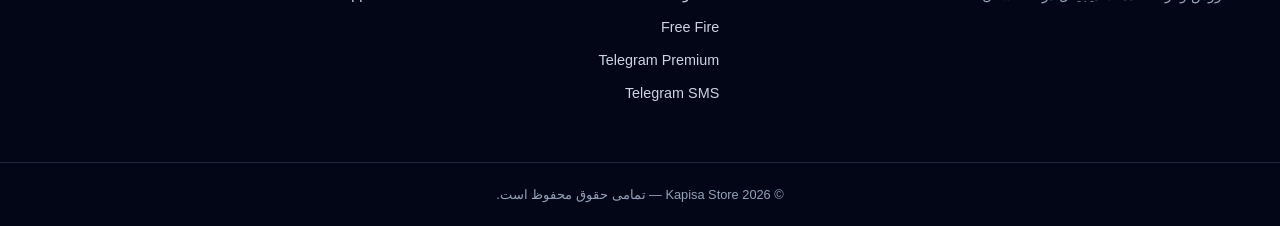
==== commit 0fe145c4: "Add follow section and social media links Added a floating follow section with WhatsApp and Telegram" ====
--- a/index.html
+++ b/index.html
@@ -418,6 +418,79 @@
 
     </main>
 
+<div class="follow-floating">
+
+    <div class="follow-title">
+        ⭐ ما را دنبال کنید
+    </div>
+
+    <a
+        href="https://whatsapp.com/channel/0029Vb8WwaK9Bb5pevc9AT3u"
+        target="_blank"
+        rel="noopener noreferrer"
+        class="whatsapp"
+    >
+        💬 کانال واتساپ
+    </a>
+
+</div>
+<!-- Social & Customer Satisfaction -->
+<section class="social-section">
+
+    <div class="container">
+
+        <div class="social-box">
+
+            <div class="social-icon">
+                ⭐
+            </div>
+
+            <span class="social-badge">
+                ارتباط با ما
+            </span>
+
+            <h2>
+                رضایت مشتریان برای ما مهم است
+            </h2>
+
+            <p>
+                برای دریافت آخرین قیمت‌ها، اطلاعیه‌ها و خدمات جدید
+                Safi Shop ما را در شبکه‌های اجتماعی دنبال کنید.
+            </p>
+
+            <div class="social-buttons">
+
+                <a
+                    href="https://whatsapp.com/channel/0029Vb8WwaK9Bb5pevc9AT3u"
+                    target="_blank"
+                    rel="noopener"
+                    class="social-btn whatsapp"
+                >
+                    <span>☘️</span>
+                    کانال واتساپ
+                </a>
+
+                <a
+                    href="https://t.me/safi_shop10"
+                    target="_blank"
+                    rel="noopener"
+                    class="social-btn telegram"
+                >
+                    <span>✈️</span>
+                    کانال تلگرام
+                </a>
+
+            </div>
+
+            <p class="follow-text">
+                📢 ما را دنبال کنید و از جدیدترین خدمات باخبر شوید
+            </p>
+
+        </div>
+
+    </div>
+
+</section>   
 
     <!-- Footer -->
     <footer class="site-footer">
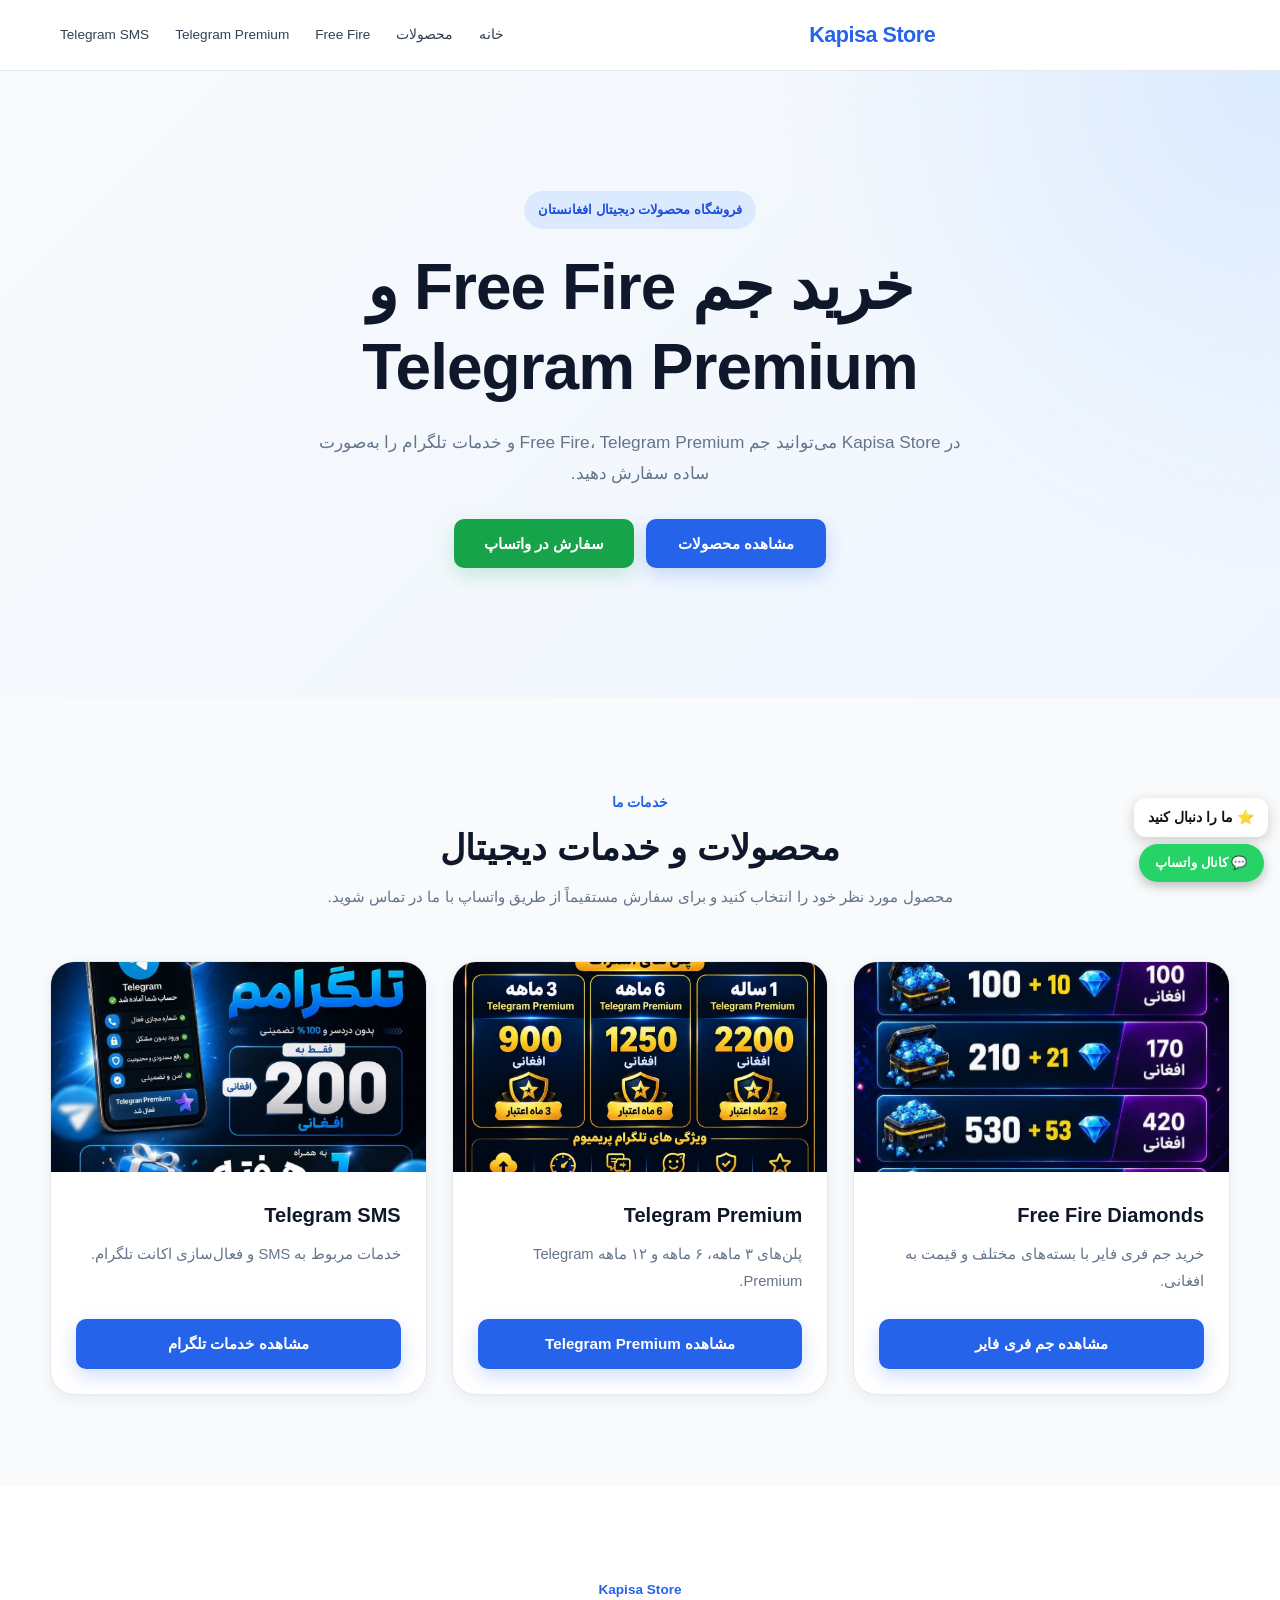
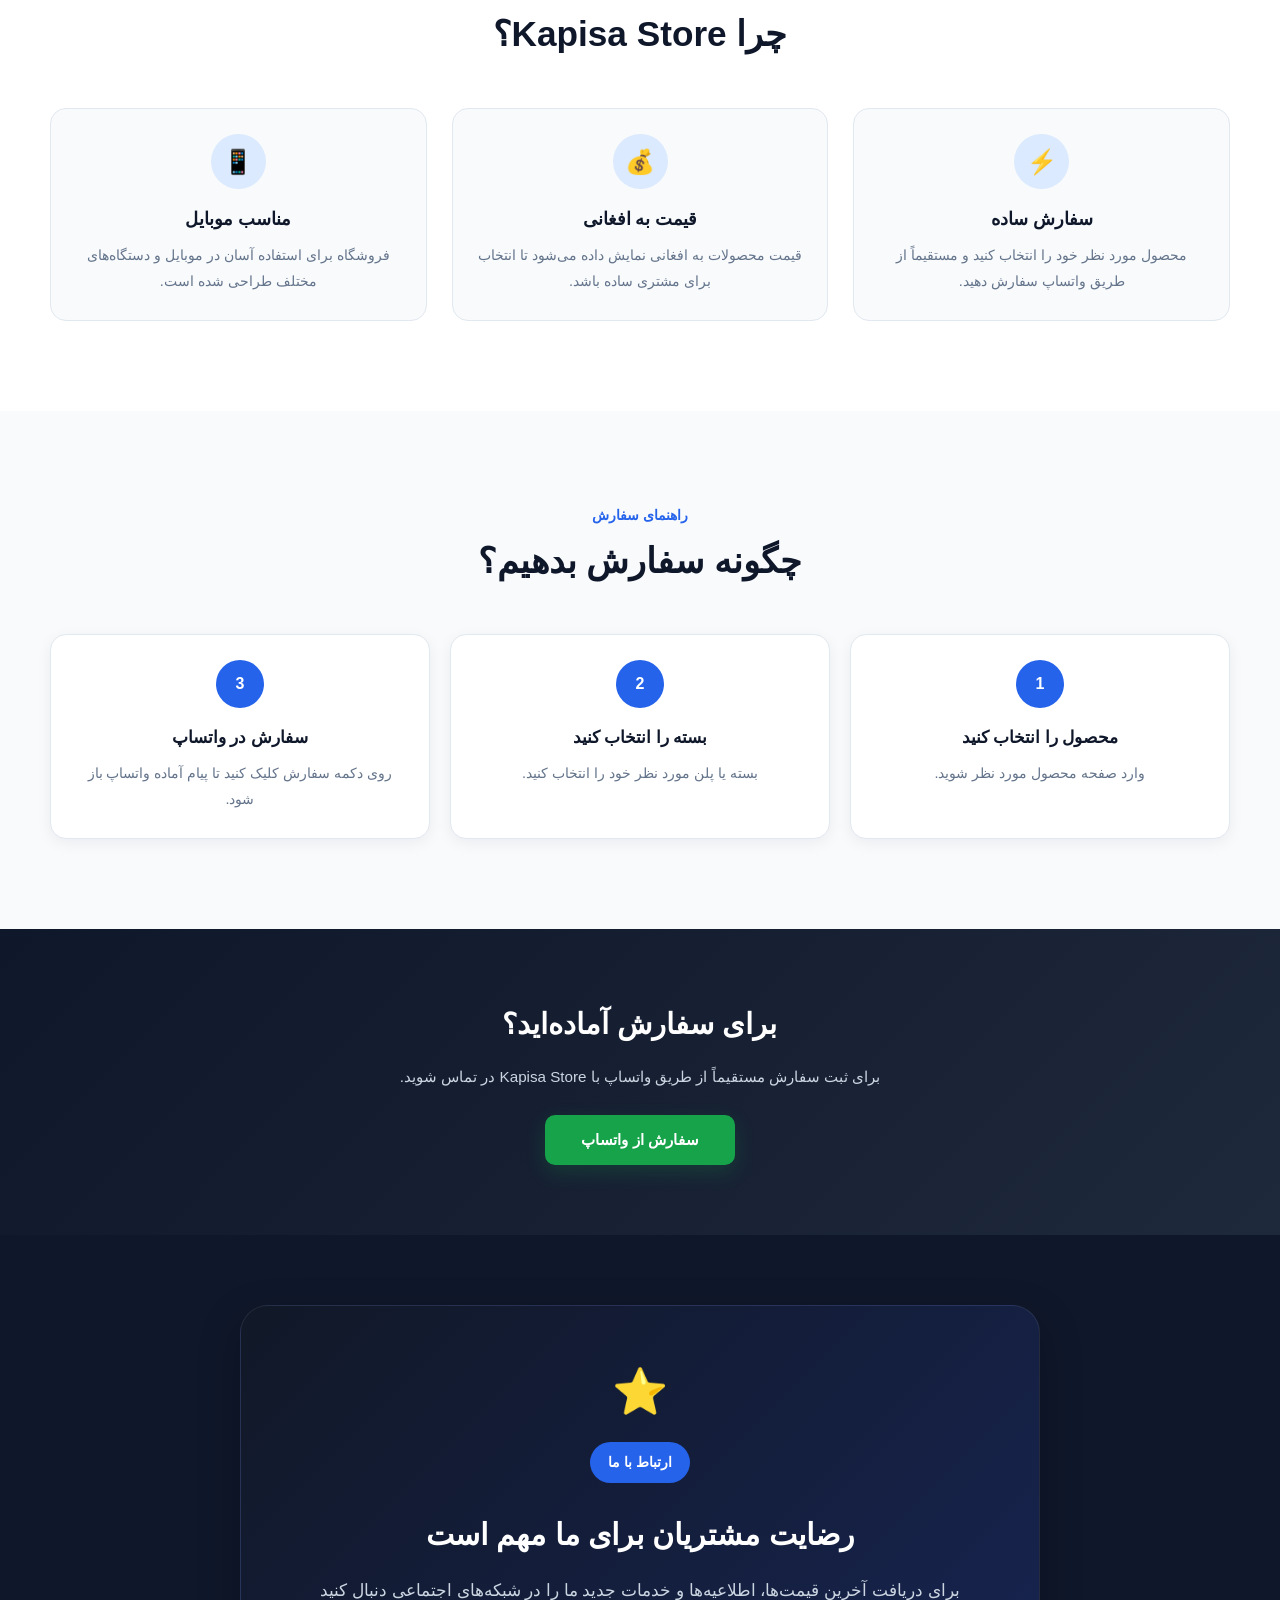
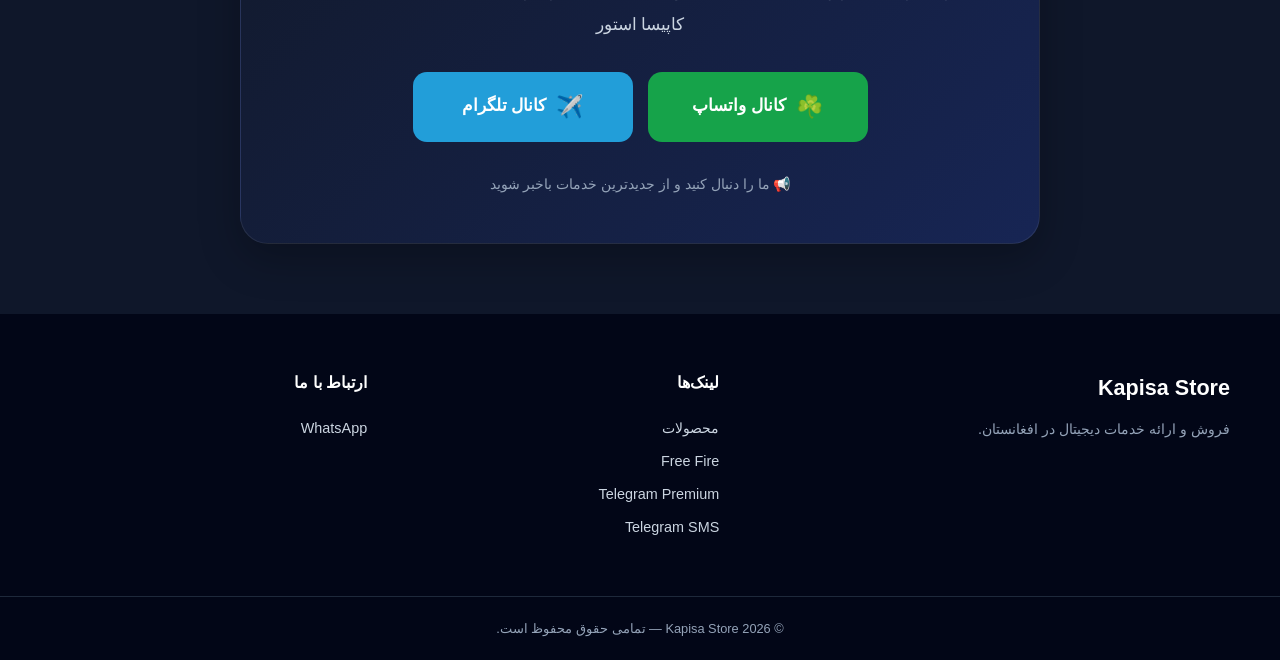
==== commit 7bb33ddc: "Update social media follow text in index.html" ====
--- a/index.html
+++ b/index.html
@@ -454,8 +454,8 @@
             </h2>
 
             <p>
-                برای دریافت آخرین قیمت‌ها، اطلاعیه‌ها و خدمات جدید
-                Safi Shop ما را در شبکه‌های اجتماعی دنبال کنید.
+                 برای دریافت آخرین قیمت‌ها، اطلاعیه‌ها و خدمات جدید
+                 ما را در شبکه‌های اجتماعی دنبال کنید کاپیسا استور 
             </p>
 
             <div class="social-buttons">
--- a/css/style.css
+++ b/css/style.css
@@ -1194,3 +1194,191 @@
     max-height: 60px;
   }
 }
+
+.follow-floating {
+    position: fixed;
+    right: 12px;
+    bottom: 18px;
+
+    z-index: 99999;
+
+    display: flex;
+    flex-direction: column;
+    align-items: center;
+    gap: 7px;
+}
+
+/* ما را دنبال کنید */
+.follow-title {
+    background: #fff;
+    color: #111;
+
+    padding: 7px 14px;
+
+    border-radius: 12px;
+
+    font-size: 14px;
+    font-weight: bold;
+
+    box-shadow: 0 4px 14px rgba(0, 0, 0, 0.18);
+}
+
+/* فقط کانال واتساپ */
+.follow-floating .whatsapp {
+    display: flex;
+    align-items: center;
+    justify-content: center;
+
+    width: 125px;
+    height: 38px;
+
+    background: #25D366;
+    color: white;
+
+    border-radius: 19px;
+
+    text-decoration: none;
+
+    font-size: 13px;
+    font-weight: bold;
+
+    box-shadow: 0 4px 12px rgba(0, 0, 0, 0.25);
+
+    transition: 0.2s;
+}
+
+.follow-floating .whatsapp:hover {
+    transform: scale(1.05);
+}
+/* =========================
+   Social & Satisfaction
+========================= */
+
+.social-section {
+    padding: 70px 20px;
+    background: #0f172a;
+}
+
+.social-box {
+    max-width: 800px;
+    margin: 0 auto;
+    text-align: center;
+    padding: 45px 25px;
+    border-radius: 28px;
+    background: linear-gradient(
+        135deg,
+        #111827,
+        #172554
+    );
+    border: 1px solid rgba(255, 255, 255, 0.08);
+    box-shadow: 0 15px 40px rgba(0, 0, 0, 0.25);
+}
+
+.social-icon {
+    font-size: 45px;
+    margin-bottom: 10px;
+}
+
+.social-badge {
+    display: inline-block;
+    padding: 8px 18px;
+    border-radius: 30px;
+    background: #2563eb;
+    color: #fff;
+    font-size: 14px;
+    font-weight: 700;
+    margin-bottom: 18px;
+}
+
+.social-box h2 {
+    margin: 10px 0 15px;
+    color: #fff;
+    font-size: 30px;
+    line-height: 1.6;
+}
+
+.social-box > p {
+    color: #cbd5e1;
+    font-size: 17px;
+    line-height: 2;
+    max-width: 650px;
+    margin: 0 auto 30px;
+}
+
+.social-buttons {
+    display: flex;
+    justify-content: center;
+    gap: 15px;
+    flex-wrap: wrap;
+}
+
+.social-btn {
+    display: flex;
+    align-items: center;
+    justify-content: center;
+    gap: 10px;
+    min-width: 220px;
+    padding: 15px 25px;
+    border-radius: 14px;
+    color: #fff;
+    text-decoration: none;
+    font-size: 17px;
+    font-weight: 700;
+    transition: transform 0.2s ease, opacity 0.2s ease;
+}
+
+.social-btn:hover {
+    transform: translateY(-3px);
+    opacity: 0.9;
+}
+
+.social-btn.whatsapp {
+    background: #16a34a;
+}
+
+.social-btn.telegram {
+    background: #229ed9;
+}
+
+.social-btn span {
+    font-size: 22px;
+}
+
+.follow-text {
+    margin-top: 28px !important;
+    margin-bottom: 0 !important;
+    font-size: 14px !important;
+    color: #94a3b8 !important;
+}
+
+
+/* Mobile */
+@media (max-width: 600px) {
+
+    .social-section {
+        padding: 50px 15px;
+    }
+
+    .social-box {
+        padding: 35px 18px;
+        border-radius: 22px;
+    }
+
+    .social-box h2 {
+        font-size: 24px;
+    }
+
+    .social-box > p {
+        font-size: 15px;
+    }
+
+    .social-buttons {
+        flex-direction: column;
+    }
+
+    .social-btn {
+        width: 100%;
+        min-width: 0;
+    }
+
+}
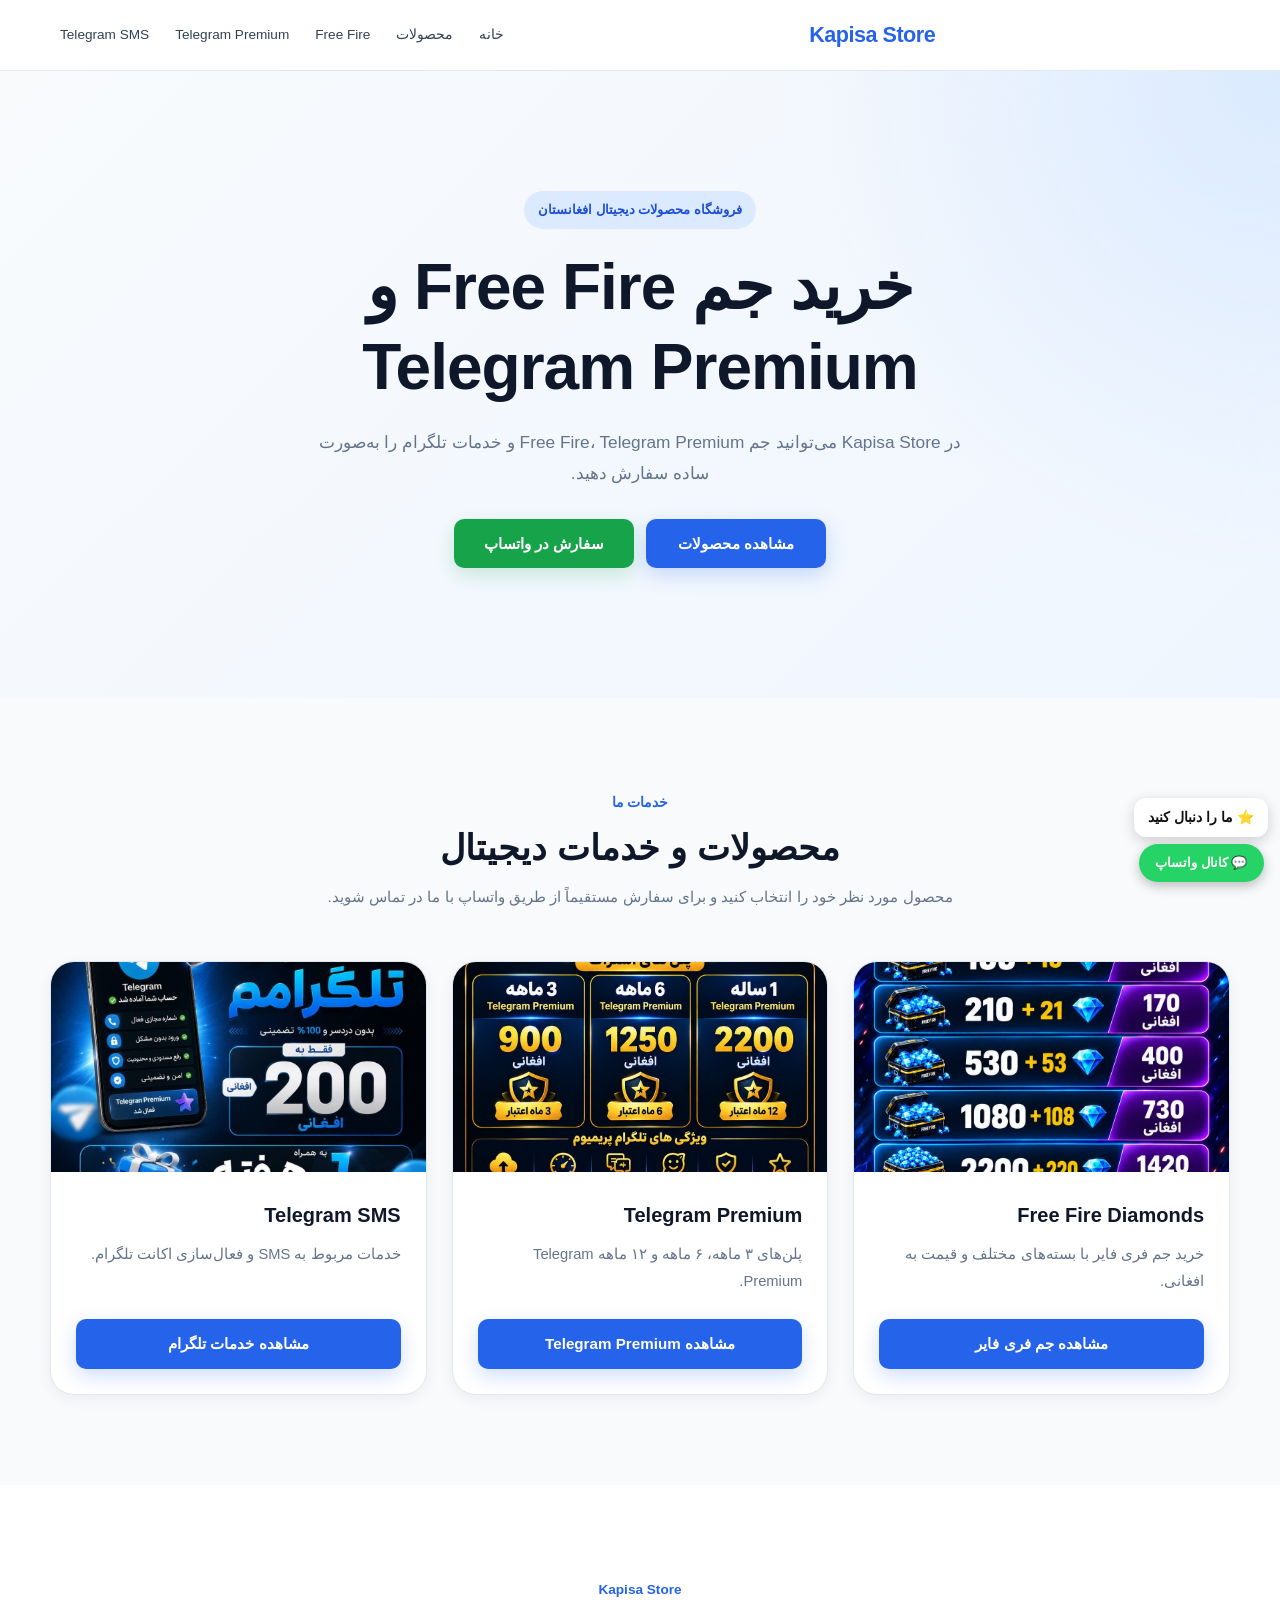
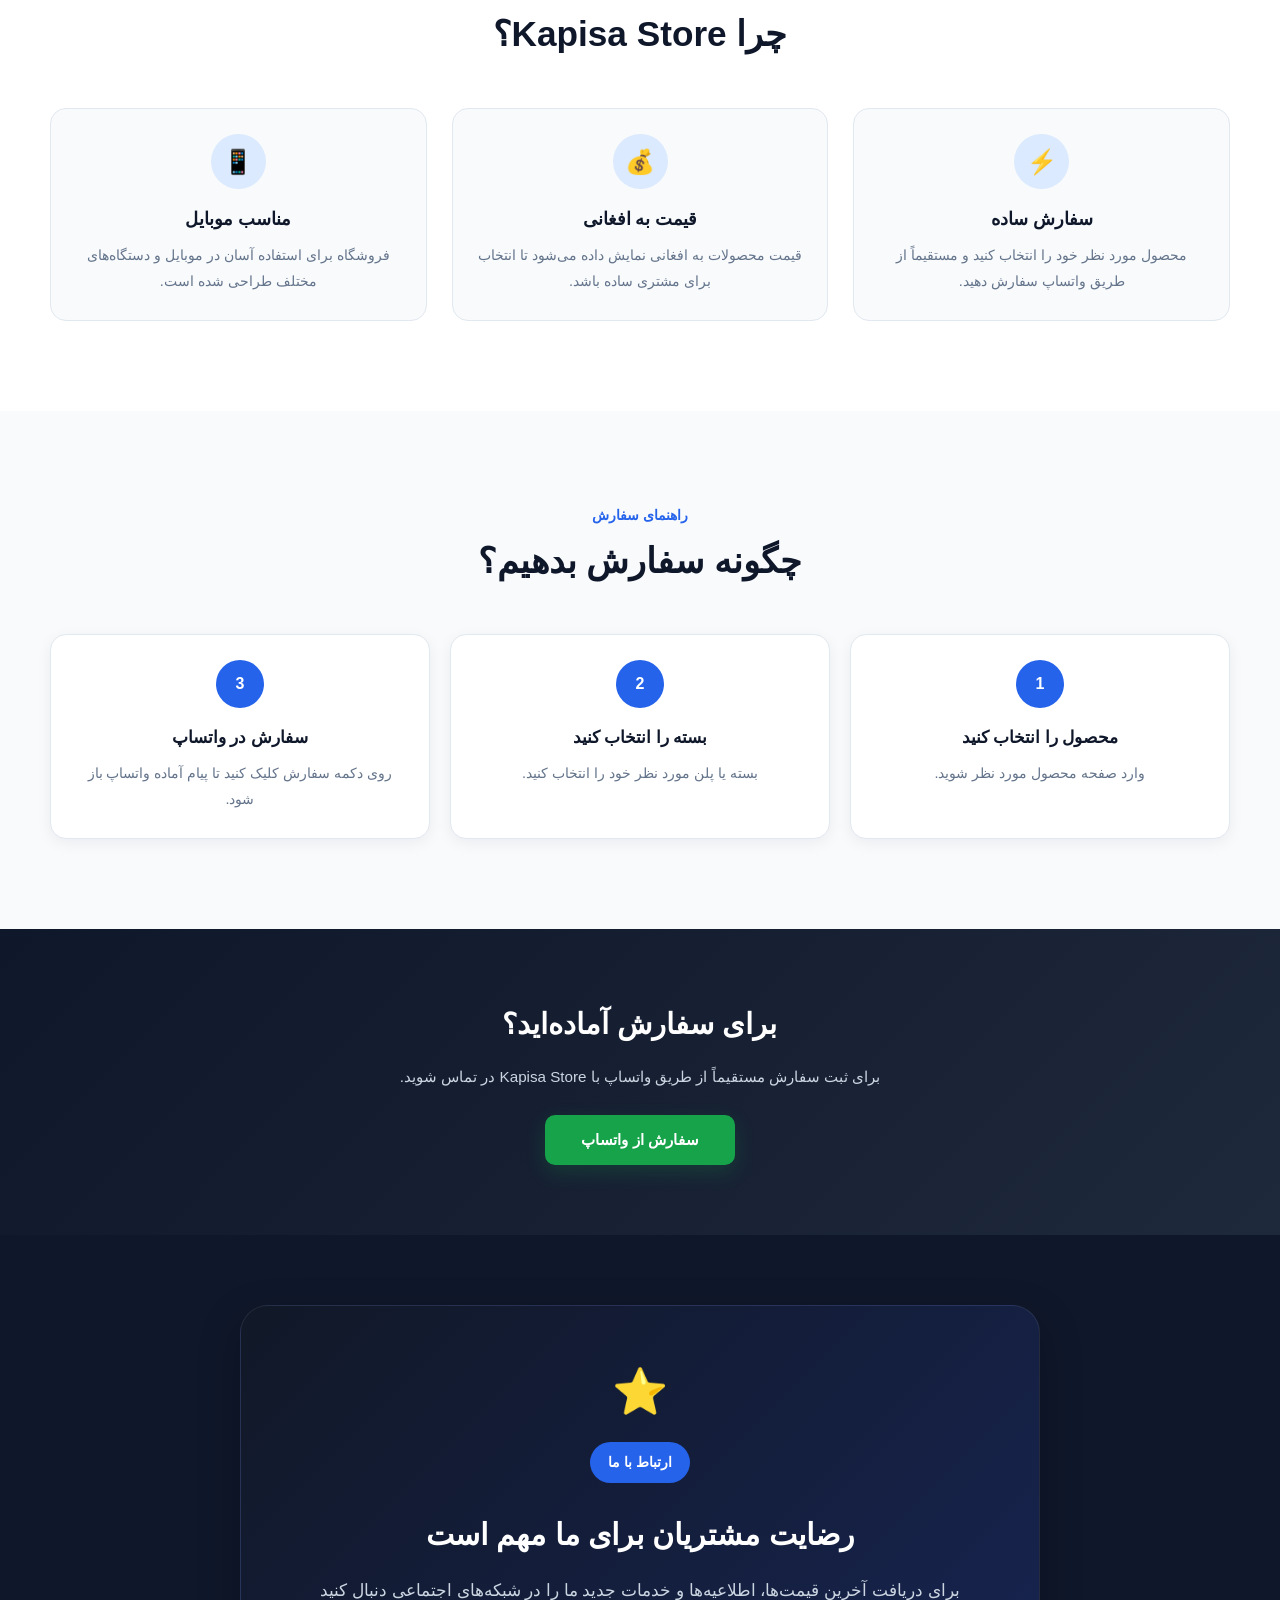
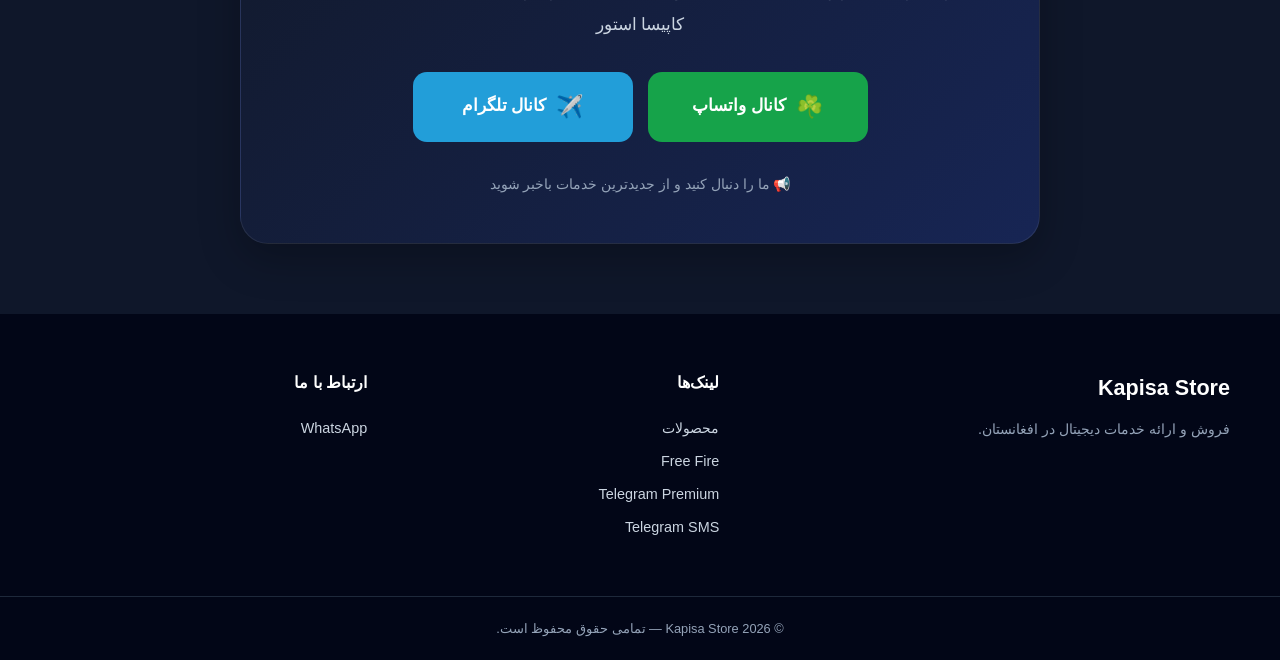
==== commit 1f0b137b: "Update favicon link path in index.html" ====
--- a/index.html
+++ b/index.html
@@ -2,13 +2,13 @@
 <html lang="fa" dir="rtl">
 <head>
     <meta charset="UTF-8">
-    <link rel="icon" type="images/png" href="/favicon.png">
+    <link rel="icon" type="images/png" href="images/favicon.png">
 
     <!-- Mobile -->
     <meta name="viewport" content="width=device-width, initial-scale=1.0">
 
     <!-- SEO -->
-    <title>Kapisa Store | خرید جم فری فایر و Telegram Premium در افغانستان</title>
+<title> خرید الماس فری فایر free fire در افغانستان</title>
 
     <meta
         name="description"
@@ -75,7 +75,7 @@
                 <a href="index.html">خانه</a>
                 <a href="products.html">محصولات</a>
                 <a href="products/free-fire.html">Free Fire</a>
-                <a href="products/telegram-premium.html">
+                <a href="https://kapisa.xyz/products/telegram-premium">
                     Telegram Premium
                 </a>
                 <a href="products/telegram-sms-cost.html">
